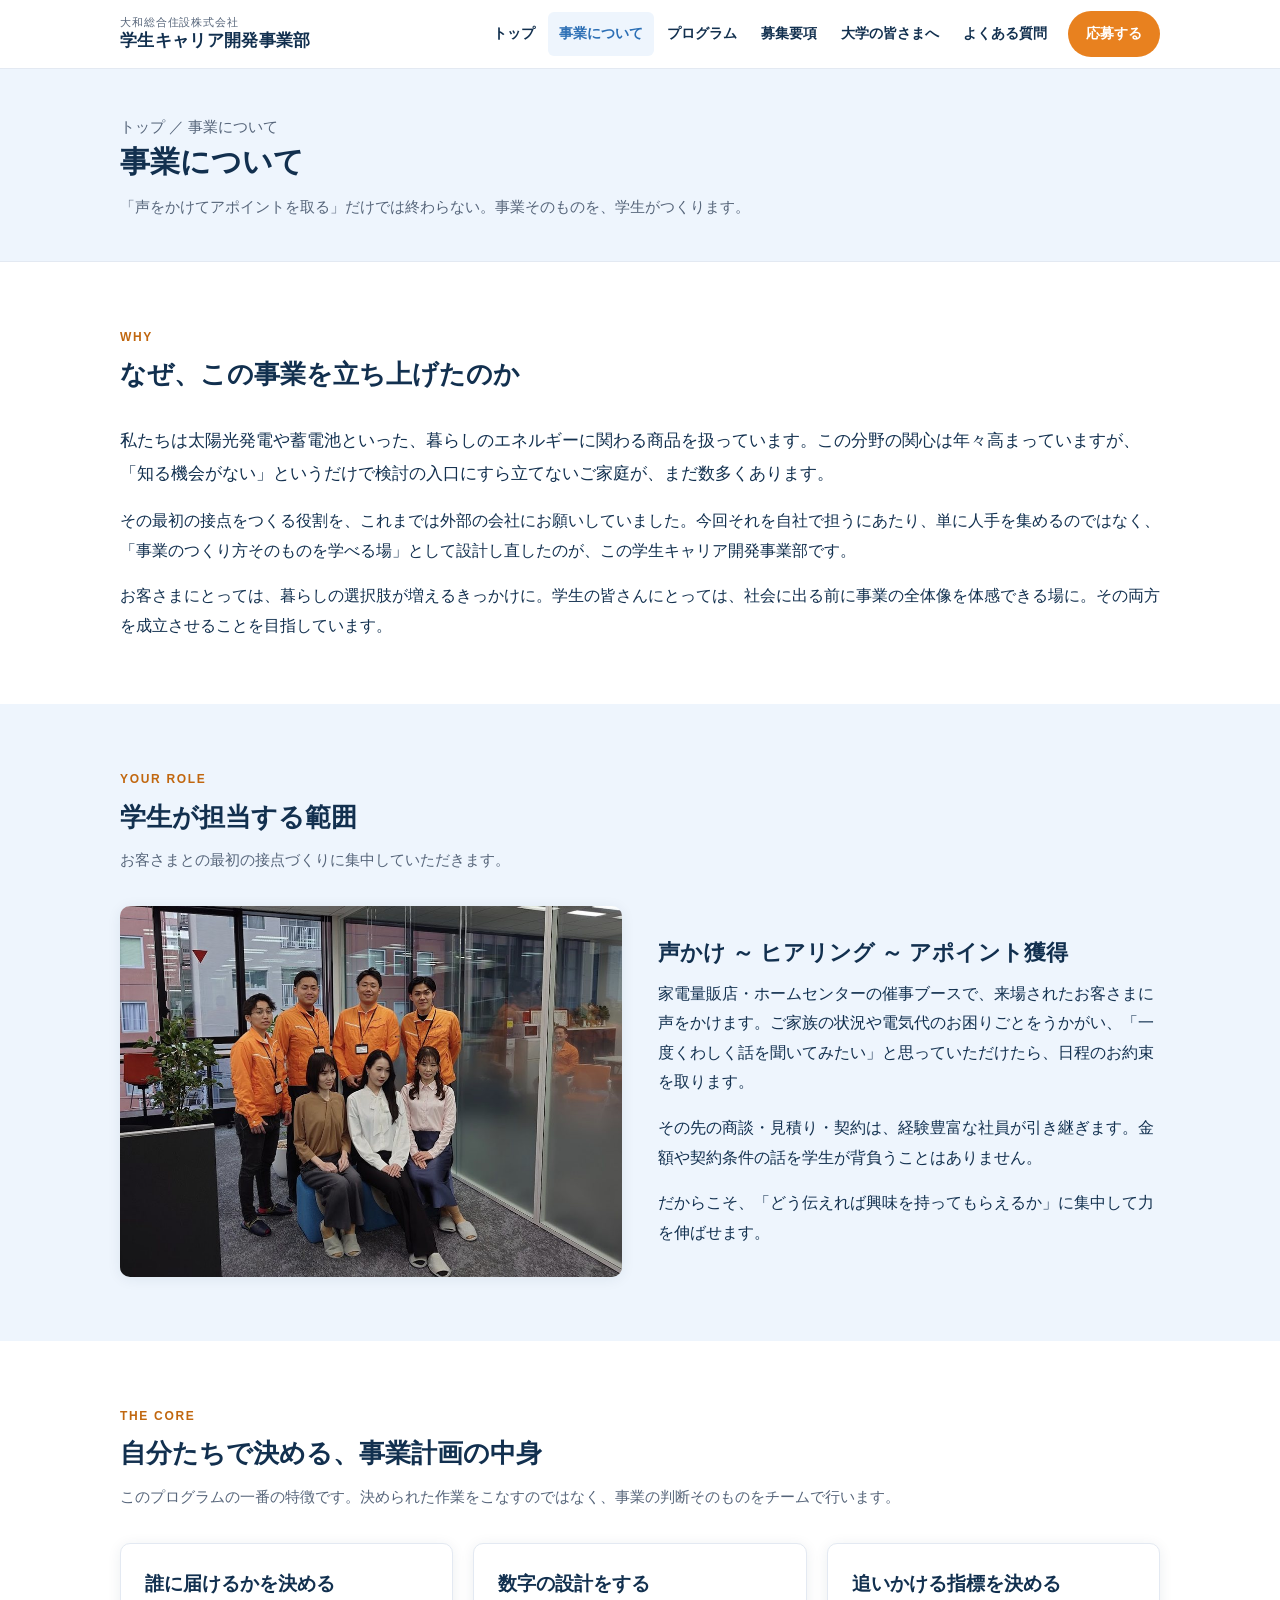
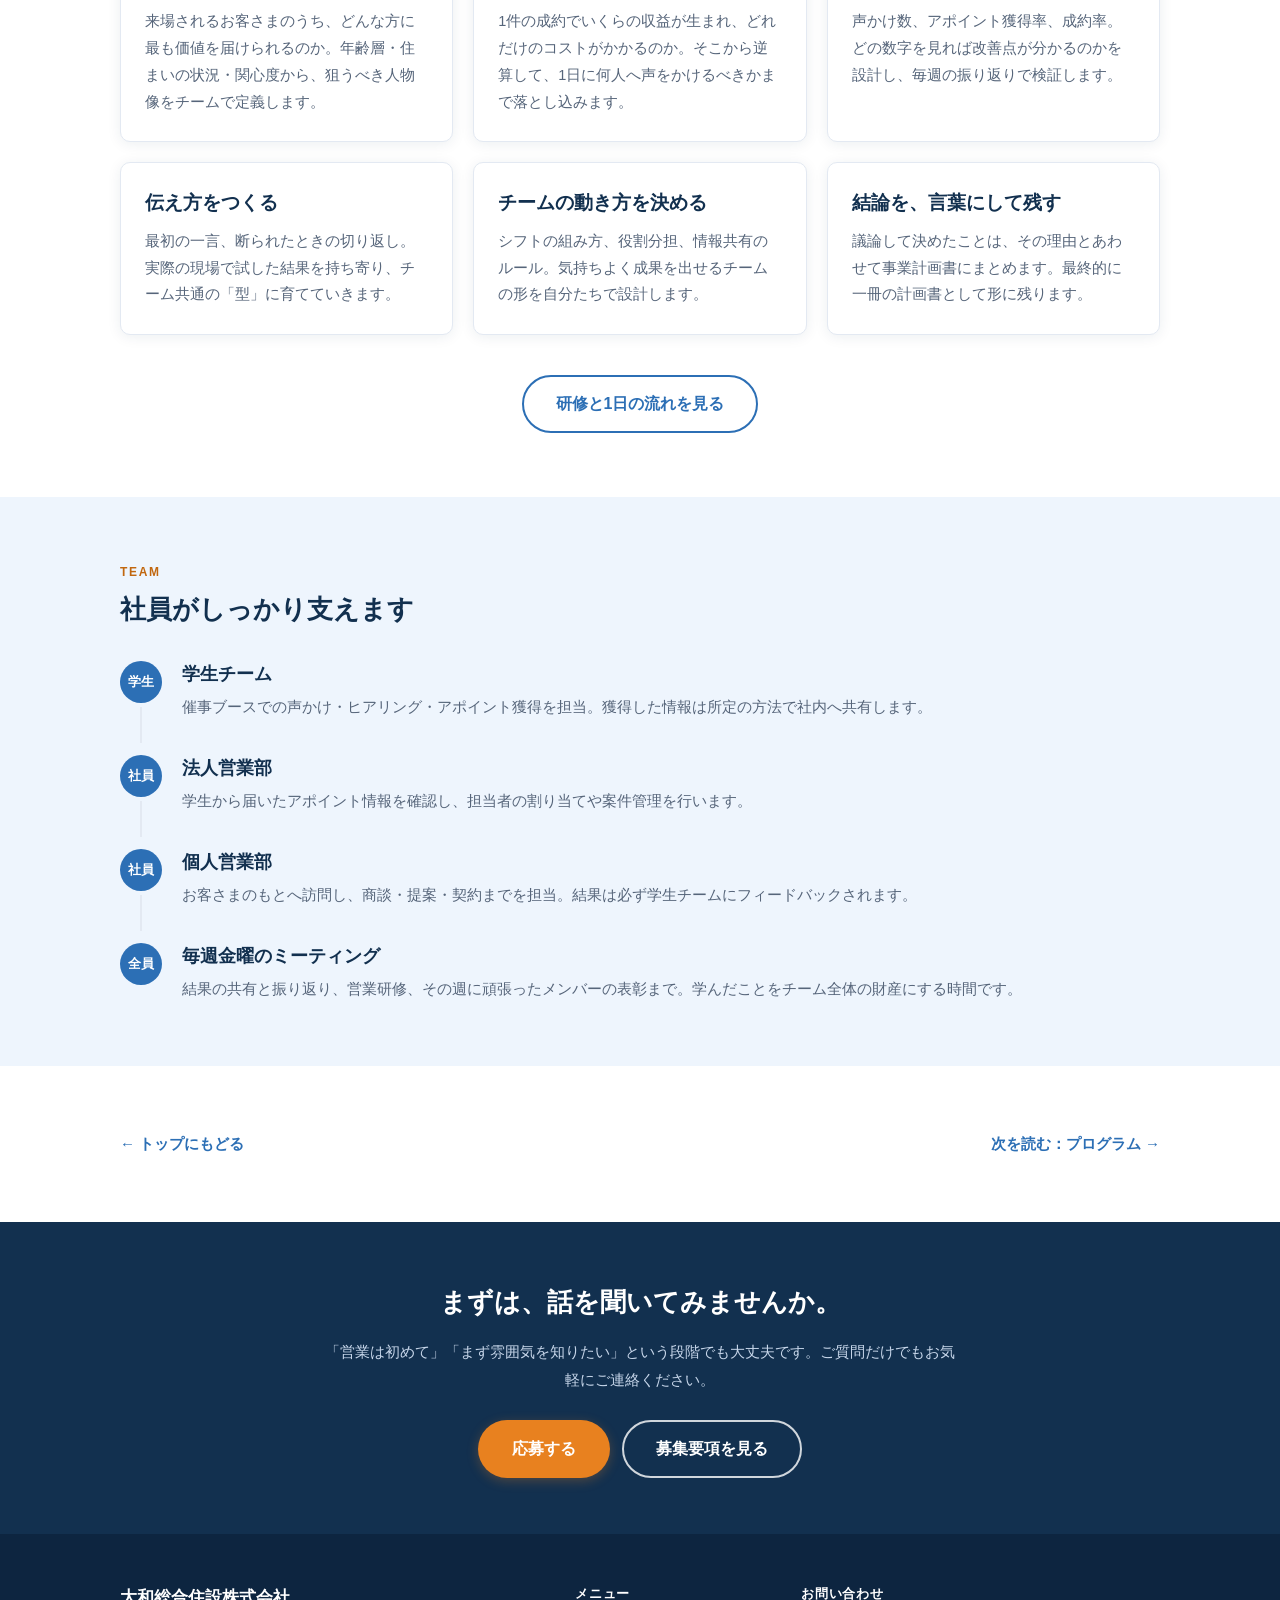
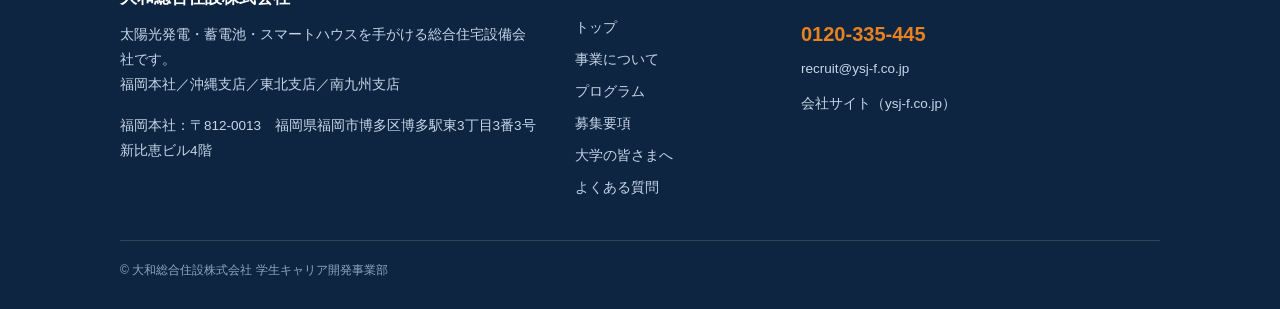
==== about.html @ b504ba30 "Add files via upload" ====
<!DOCTYPE html>
<html lang="ja">
<head>
<meta charset="utf-8">
<meta name="viewport" content="width=device-width,initial-scale=1">
<title>事業について｜学生キャリア開発事業部｜大和総合住設株式会社</title>
<meta name="description" content="学生キャリア開発事業部の事業内容。学生が担当する範囲、自分たちで決める事業計画の中身、社員との連携体制をご紹介します。">
<link rel="stylesheet" href="assets/style.css">
</head>
<body>

<!--
  ==========================================================================
   このファイルの直し方（ブラウザ上でもそのまま編集できます）

   ・「< >」で囲まれた部分＝タグ は触らないでください
   ・タグとタグの あいだの日本語 だけを書き換えます
       例）  <h3>事業計画を、自分たちの手で</h3>
             ここの日本語だけ変える ↑
   ・下に「▼ ◯◯ ここから」という目印を入れています。直したい場所を
     その目印から探してください
   ・応募ボタンのリンク先・電話番号・メールは assets/config.js で
     一括変更できます（このファイルを触る必要はありません）
  ==========================================================================
-->

<header class="site-header">
  <div class="wrap header-inner">
    <a class="brand" href="index.html">
      <span class="brand-sub">大和総合住設株式会社</span>
      <span class="brand-main">学生キャリア開発事業部</span>
    </a>
    <button class="nav-toggle" type="button" aria-label="メニューを開く" aria-expanded="false"><span></span></button>
    <nav class="nav">
      <a href="index.html">トップ</a>
      <a href="about.html">事業について</a>
      <a href="program.html">プログラム</a>
      <a href="recruit.html">募集要項</a>
      <a href="for-universities.html">大学の皆さまへ</a>
      <a href="faq.html">よくある質問</a>
      <a class="btn-apply" href="#" data-apply>応募する</a>
    </nav>
  </div>
</header>

<main>

  <!-- ▼▼▼ ここから：事業について ▼▼▼ -->
  <div class="page-head">
    <div class="wrap">
      <p class="breadcrumb"><a href="index.html">トップ</a> ／ 事業について</p>
      <h1>事業について</h1>
      <p>「声をかけてアポイントを取る」だけでは終わらない。事業そのものを、学生がつくります。</p>
    </div>
  </div>

  <!-- ============ なぜこの事業か ============ -->
  <!-- ▼▼▼ ここから：なぜ、この事業を立ち上げたのか ▼▼▼ -->
  <section class="section">
    <div class="wrap">
      <div class="section-head">
        <span class="label">WHY</span>
        <h2>なぜ、この事業を立ち上げたのか</h2>
      </div>
      <p class="lead">私たちは太陽光発電や蓄電池といった、暮らしのエネルギーに関わる商品を扱っています。この分野の関心は年々高まっていますが、「知る機会がない」というだけで検討の入口にすら立てないご家庭が、まだ数多くあります。</p>
      <p>その最初の接点をつくる役割を、これまでは外部の会社にお願いしていました。今回それを自社で担うにあたり、単に人手を集めるのではなく、「事業のつくり方そのものを学べる場」として設計し直したのが、この学生キャリア開発事業部です。</p>
      <p>お客さまにとっては、暮らしの選択肢が増えるきっかけに。学生の皆さんにとっては、社会に出る前に事業の全体像を体感できる場に。その両方を成立させることを目指しています。</p>
    </div>
  </section>

  <!-- ============ 担当範囲 ============ -->
  <!-- ▼▼▼ ここから：学生が担当する範囲 ▼▼▼ -->
  <section class="section section-tint">
    <div class="wrap">
      <div class="section-head">
        <span class="label">YOUR ROLE</span>
        <h2>学生が担当する範囲</h2>
        <p>お客さまとの最初の接点づくりに集中していただきます。</p>
      </div>
      <div class="media">
        <div class="media-img">
          <img src="assets/img/office.jpg" alt="オフィスに集まる大和総合住設のメンバー">
        </div>
        <div class="media-body">
          <h3>声かけ ～ ヒアリング ～ アポイント獲得</h3>
          <p>家電量販店・ホームセンターの催事ブースで、来場されたお客さまに声をかけます。ご家族の状況や電気代のお困りごとをうかがい、「一度くわしく話を聞いてみたい」と思っていただけたら、日程のお約束を取ります。</p>
          <p>その先の商談・見積り・契約は、経験豊富な社員が引き継ぎます。金額や契約条件の話を学生が背負うことはありません。</p>
          <p>だからこそ、「どう伝えれば興味を持ってもらえるか」に集中して力を伸ばせます。</p>
        </div>
      </div>
    </div>
  </section>

  <!-- ============ 事業計画づくり ============ -->
  <!-- ▼▼▼ ここから：自分たちで決める、事業計画の中身 ▼▼▼ -->
  <section class="section">
    <div class="wrap">
      <div class="section-head">
        <span class="label">THE CORE</span>
        <h2>自分たちで決める、事業計画の中身</h2>
        <p>このプログラムの一番の特徴です。決められた作業をこなすのではなく、事業の判断そのものをチームで行います。</p>
      </div>
      <div class="cards">
        <div class="card">
          <h3>誰に届けるかを決める</h3>
          <p>来場されるお客さまのうち、どんな方に最も価値を届けられるのか。年齢層・住まいの状況・関心度から、狙うべき人物像をチームで定義します。</p>
        </div>
        <div class="card">
          <h3>数字の設計をする</h3>
          <p>1件の成約でいくらの収益が生まれ、どれだけのコストがかかるのか。そこから逆算して、1日に何人へ声をかけるべきかまで落とし込みます。</p>
        </div>
        <div class="card">
          <h3>追いかける指標を決める</h3>
          <p>声かけ数、アポイント獲得率、成約率。どの数字を見れば改善点が分かるのかを設計し、毎週の振り返りで検証します。</p>
        </div>
        <div class="card">
          <h3>伝え方をつくる</h3>
          <p>最初の一言、断られたときの切り返し。実際の現場で試した結果を持ち寄り、チーム共通の「型」に育てていきます。</p>
        </div>
        <div class="card">
          <h3>チームの動き方を決める</h3>
          <p>シフトの組み方、役割分担、情報共有のルール。気持ちよく成果を出せるチームの形を自分たちで設計します。</p>
        </div>
        <div class="card">
          <h3>結論を、言葉にして残す</h3>
          <p>議論して決めたことは、その理由とあわせて事業計画書にまとめます。最終的に一冊の計画書として形に残ります。</p>
        </div>
      </div>
      <p class="mt40 center"><a class="btn btn-ghost" href="program.html">研修と1日の流れを見る</a></p>
    </div>
  </section>

  <!-- ============ 連携体制 ============ -->
  <!-- ▼▼▼ ここから：社員がしっかり支えます ▼▼▼ -->
  <section class="section section-tint">
    <div class="wrap">
      <div class="section-head">
        <span class="label">TEAM</span>
        <h2>社員がしっかり支えます</h2>
      </div>
      <ul class="steps">
        <li data-step="学生">
          <h3>学生チーム</h3>
          <p>催事ブースでの声かけ・ヒアリング・アポイント獲得を担当。獲得した情報は所定の方法で社内へ共有します。</p>
        </li>
        <li data-step="社員">
          <h3>法人営業部</h3>
          <p>学生から届いたアポイント情報を確認し、担当者の割り当てや案件管理を行います。</p>
        </li>
        <li data-step="社員">
          <h3>個人営業部</h3>
          <p>お客さまのもとへ訪問し、商談・提案・契約までを担当。結果は必ず学生チームにフィードバックされます。</p>
        </li>
        <li data-step="全員">
          <h3>毎週金曜のミーティング</h3>
          <p>結果の共有と振り返り、営業研修、その週に頑張ったメンバーの表彰まで。学んだことをチーム全体の財産にする時間です。</p>
        </li>
      </ul>
    </div>
  </section>

  <section class="section">
    <div class="wrap">
      <div class="pagenav" style="margin-top:0;border-top:0;padding-top:0;">
        <a href="index.html">← トップにもどる</a>
        <a href="program.html">次を読む：プログラム →</a>
      </div>
    </div>
  </section>

  <!-- ▼▼▼ ここから：まずは、話を聞いてみませんか。 ▼▼▼ -->
  <section class="cta">
    <div class="wrap">
      <h2>まずは、話を聞いてみませんか。</h2>
      <p>「営業は初めて」「まず雰囲気を知りたい」という段階でも大丈夫です。ご質問だけでもお気軽にご連絡ください。</p>
      <div class="cta-actions">
        <a class="btn btn-primary" href="#" data-apply>応募する</a>
        <a class="btn btn-line" href="recruit.html">募集要項を見る</a>
      </div>
    </div>
  </section>

</main>

<footer class="site-footer">
  <div class="wrap">
    <div class="footer-top">
      <div class="footer-brand">
        <p class="name">大和総合住設株式会社</p>
        <p>太陽光発電・蓄電池・スマートハウスを手がける総合住宅設備会社です。<br>福岡本社／沖縄支店／東北支店／南九州支店</p>
        <p>福岡本社：〒812-0013　福岡県福岡市博多区博多駅東3丁目3番3号 新比恵ビル4階</p>
      </div>
      <div class="footer-links">
        <h4>メニュー</h4>
        <ul>
          <li><a href="index.html">トップ</a></li>
          <li><a href="about.html">事業について</a></li>
          <li><a href="program.html">プログラム</a></li>
          <li><a href="recruit.html">募集要項</a></li>
          <li><a href="for-universities.html">大学の皆さまへ</a></li>
          <li><a href="faq.html">よくある質問</a></li>
        </ul>
      </div>
      <div class="footer-contact">
        <h4 style="color:#fff;font-size:13px;margin:0 0 10px;letter-spacing:.06em;">お問い合わせ</h4>
        <a class="tel" href="tel:0120335445" data-tel>0120-335-445</a>
        <p style="margin:0 0 10px;"><a href="#" data-email>recruit@ysj-f.co.jp</a></p>
        <p style="margin:0;"><a href="https://ysj-f.co.jp" target="_blank" rel="noopener">会社サイト（ysj-f.co.jp）</a></p>
      </div>
    </div>
    <div class="footer-bottom">
      &copy; 大和総合住設株式会社 学生キャリア開発事業部
    </div>
  </div>
</footer>

<script src="assets/config.js"></script>
<script src="assets/main.js"></script>
</body>
</html>
---- assets/style.css ----
@charset "utf-8";

/* =========================================================
   大和総合住設株式会社 学生キャリア開発事業部 サイト共通CSS
   色を変えたいときは、下の :root の値を書き換えてください。
   ========================================================= */

:root{
  --navy:#12304F;
  --navy-deep:#0D2540;
  --blue:#2C6FB5;
  --blue-dark:#215791;
  --blue-light:#EEF5FD;
  --orange:#E8811F;
  --orange-dark:#C1670F;
  --orange-tint:#FFF1E1;
  --gray:#56657A;
  --line:#E3E9F2;
  --white:#ffffff;
  --shadow:0 2px 14px rgba(18,48,79,.08);
  --radius:10px;
  --wrap:1080px;
}

*,*::before,*::after{box-sizing:border-box;}

html{scroll-behavior:smooth;}

body{
  margin:0;
  color:var(--navy);
  background:var(--white);
  font-family:"Hiragino Kaku Gothic ProN","Hiragino Sans","Yu Gothic","YuGothic",Meiryo,"Noto Sans JP",sans-serif;
  font-size:16px;
  line-height:1.85;
  -webkit-text-size-adjust:100%;
}

img{max-width:100%;height:auto;display:block;border:0;}
a{color:var(--blue);}
a:hover{color:var(--blue-dark);}

.wrap{width:100%;max-width:var(--wrap);margin:0 auto;padding:0 20px;}

/* ---------------- header ---------------- */
.site-header{
  position:sticky;top:0;z-index:100;
  background:rgba(255,255,255,.97);
  border-bottom:1px solid var(--line);
}
.header-inner{
  display:flex;align-items:center;justify-content:space-between;
  gap:16px;min-height:68px;position:relative;
}
.brand{display:block;text-decoration:none;color:var(--navy);line-height:1.35;}
.brand .brand-sub{display:block;font-size:11px;letter-spacing:.08em;color:var(--gray);}
.brand .brand-main{display:block;font-size:17px;font-weight:700;letter-spacing:.02em;}

.nav{display:flex;align-items:center;gap:2px;}
.nav a{
  display:inline-block;padding:9px 11px;border-radius:6px;
  font-size:14px;font-weight:700;text-decoration:none;color:var(--navy);
}
.nav a:hover{background:var(--blue-light);color:var(--blue-dark);}
.nav a.is-current{color:var(--blue);background:var(--blue-light);}
.nav .btn-apply{
  margin-left:8px;background:var(--orange);color:#fff;padding:10px 18px;border-radius:999px;
}
.nav .btn-apply:hover{background:var(--orange-dark);color:#fff;}

.nav-toggle{
  display:none;width:44px;height:40px;border:1px solid var(--line);background:#fff;
  border-radius:8px;cursor:pointer;padding:0;
}
.nav-toggle span,.nav-toggle span::before,.nav-toggle span::after{
  display:block;width:20px;height:2px;background:var(--navy);margin:0 auto;position:relative;
}
.nav-toggle span::before{content:"";position:absolute;top:-6px;left:0;}
.nav-toggle span::after{content:"";position:absolute;top:6px;left:0;}

/* ---------------- buttons ---------------- */
.btn{
  display:inline-block;text-decoration:none;font-weight:700;text-align:center;
  padding:15px 32px;border-radius:999px;font-size:16px;line-height:1.5;
  border:2px solid transparent;cursor:pointer;
}
.btn-primary{background:var(--orange);color:#fff;box-shadow:0 3px 12px rgba(232,129,31,.28);}
.btn-primary:hover{background:var(--orange-dark);color:#fff;}
.btn-ghost{background:#fff;color:var(--blue);border-color:var(--blue);}
.btn-ghost:hover{background:var(--blue-light);color:var(--blue-dark);}
.btn-line{background:transparent;color:#fff;border-color:rgba(255,255,255,.8);}
.btn-line:hover{background:rgba(255,255,255,.14);color:#fff;}

/* ---------------- hero (top page) ---------------- */
.hero{position:relative;background:#7FA9E0;overflow:hidden;}
.hero-img{width:100%;height:auto;display:block;}
.hero-copy{position:absolute;left:0;right:0;top:7%;}
.hero-eyebrow{
  display:inline-block;font-size:12px;font-weight:700;letter-spacing:.14em;
  color:var(--navy);margin:0 0 14px;
}
.hero h1{
  margin:0 0 18px;font-size:38px;line-height:1.34;font-weight:700;letter-spacing:.01em;
}
.hero h1 .accent{color:var(--blue-dark);}
.hero-lead{margin:0 0 22px;font-size:15px;color:var(--navy);max-width:600px;}
.hero-badges{list-style:none;margin:0 0 24px;padding:0;display:flex;flex-wrap:wrap;gap:8px;}
.hero-badges li{
  background:#fff;color:var(--blue);font-size:12.5px;font-weight:700;
  padding:6px 14px;border-radius:999px;box-shadow:var(--shadow);
}
.hero-actions{display:flex;flex-wrap:wrap;gap:12px;}
.hero-copy-sp{display:none;}

/* ---------------- page head (sub pages) ---------------- */
.page-head{background:var(--blue-light);padding:44px 0 40px;border-bottom:1px solid var(--line);}
.page-head h1{margin:0 0 10px;font-size:30px;line-height:1.4;}
.page-head p{margin:0;color:var(--gray);font-size:15px;}
.breadcrumb{font-size:12.5px;color:var(--gray);margin:0 0 14px;}
.breadcrumb a{color:var(--gray);text-decoration:none;}
.breadcrumb a:hover{text-decoration:underline;}

/* ---------------- sections ---------------- */
.section{padding:64px 0;}
.section-tint{background:var(--blue-light);}
.section-head{margin:0 0 32px;}
.section-head .label{
  display:block;font-size:12px;font-weight:700;letter-spacing:.14em;color:var(--orange-dark);margin-bottom:8px;
}
.section-head h2{margin:0 0 10px;font-size:26px;line-height:1.45;}
.section-head p{margin:0;color:var(--gray);font-size:15px;}

h3{font-size:19px;line-height:1.5;margin:0 0 10px;}
p{margin:0 0 16px;}
p:last-child{margin-bottom:0;}

/* ---------------- cards ---------------- */
.cards{display:flex;flex-wrap:wrap;gap:20px;}
.card{
  flex:1 1 290px;background:#fff;border:1px solid var(--line);border-radius:var(--radius);
  padding:26px 24px;box-shadow:var(--shadow);
}
.section-tint .card{border-color:#DBE6F5;}
.card .num{
  display:inline-flex;align-items:center;justify-content:center;
  width:42px;height:42px;border-radius:50%;background:var(--orange);color:#fff;
  font-weight:700;font-size:14px;margin-bottom:14px;
}
.card h3{margin-bottom:10px;}
.card p{font-size:14.5px;color:var(--gray);}
.card .more{display:inline-block;margin-top:14px;font-size:14px;font-weight:700;text-decoration:none;}
.card .more::after{content:" \2192";}

/* ---------------- media rows ---------------- */
.media{display:flex;flex-wrap:wrap;gap:36px;align-items:center;}
.media-img{flex:1 1 380px;min-width:270px;}
.media-img img{border-radius:var(--radius);box-shadow:var(--shadow);width:100%;}
.media-body{flex:1 1 380px;min-width:270px;}
.media-body h3{font-size:22px;}

/* ---------------- chips ---------------- */
.chips{list-style:none;display:flex;flex-wrap:wrap;gap:10px;margin:0;padding:0;}
.chips li{
  background:var(--orange-tint);color:var(--orange-dark);font-weight:700;font-size:14px;
  padding:8px 18px;border-radius:999px;
}

/* ---------------- steps ---------------- */
.steps{list-style:none;margin:0;padding:0;}
.steps li{position:relative;padding:0 0 28px 62px;}
.steps li::before{
  content:attr(data-step);
  position:absolute;left:0;top:0;width:42px;height:42px;border-radius:50%;
  background:var(--blue);color:#fff;font-weight:700;font-size:13px;
  display:flex;align-items:center;justify-content:center;
}
.steps li::after{
  content:"";position:absolute;left:20px;top:46px;bottom:6px;width:2px;background:var(--line);
}
.steps li:last-child{padding-bottom:0;}
.steps li:last-child::after{display:none;}
.steps h3{margin:6px 0 6px;font-size:18px;}
.steps p{font-size:14.5px;color:var(--gray);}

/* ---------------- table ---------------- */
.table{width:100%;border-collapse:collapse;background:#fff;border:1px solid var(--line);}
.table th,.table td{padding:16px 20px;border-bottom:1px solid var(--line);text-align:left;vertical-align:top;font-size:15px;}
.table th{width:200px;background:var(--blue-light);font-weight:700;color:var(--navy);}
.table tr:last-child th,.table tr:last-child td{border-bottom:0;}

/* ---------------- faq ---------------- */
.faq{list-style:none;margin:0;padding:0;}
.faq li{background:#fff;border:1px solid var(--line);border-radius:var(--radius);padding:22px 24px;margin-bottom:14px;box-shadow:var(--shadow);}
.faq .q{font-weight:700;font-size:16.5px;margin:0 0 8px;padding-left:30px;position:relative;}
.faq .q::before{content:"Q";position:absolute;left:0;top:0;color:var(--orange);font-weight:700;}
.faq .a{margin:0;font-size:14.5px;color:var(--gray);padding-left:30px;position:relative;}
.faq .a::before{content:"A";position:absolute;left:0;top:0;color:var(--blue);font-weight:700;}

/* ---------------- note box ---------------- */
.note{background:var(--blue-light);border-radius:var(--radius);padding:24px 26px;}
.note h3{margin-top:0;}

/* ---------------- CTA band ---------------- */
.cta{background:var(--navy);color:#fff;padding:56px 0;text-align:center;}
.cta h2{margin:0 0 12px;font-size:26px;color:#fff;}
.cta p{margin:0 auto 26px;max-width:640px;color:#C7D6EA;font-size:15px;}
.cta-actions{display:flex;flex-wrap:wrap;gap:12px;justify-content:center;}

/* ---------------- page nav ---------------- */
.pagenav{display:flex;flex-wrap:wrap;gap:14px;justify-content:space-between;padding:34px 0 0;border-top:1px solid var(--line);margin-top:48px;}
.pagenav a{font-weight:700;text-decoration:none;font-size:15px;}

/* ---------------- footer ---------------- */
.site-footer{background:var(--navy-deep);color:#C7D6EA;padding:48px 0 28px;font-size:13.5px;}
.site-footer a{color:#C7D6EA;text-decoration:none;}
.site-footer a:hover{color:#fff;text-decoration:underline;}
.footer-top{display:flex;flex-wrap:wrap;gap:36px;justify-content:space-between;}
.footer-brand{flex:1 1 300px;}
.footer-brand .name{color:#fff;font-size:17px;font-weight:700;margin:0 0 10px;}
.footer-links{flex:0 1 190px;}
.footer-links h4{color:#fff;font-size:13px;margin:0 0 10px;letter-spacing:.06em;}
.footer-links ul{list-style:none;margin:0;padding:0;}
.footer-links li{margin-bottom:7px;}
.footer-contact{flex:1 1 240px;}
.footer-contact .tel{color:var(--orange);font-size:20px;font-weight:700;display:block;margin-bottom:4px;}
.footer-bottom{border-top:1px solid rgba(255,255,255,.14);margin-top:32px;padding-top:18px;font-size:12px;color:#8FA5C2;}

/* ---------------- utilities ---------------- */
.mt0{margin-top:0;}
.mb0{margin-bottom:0;}
.mt24{margin-top:24px;}
.mt32{margin-top:32px;}
.mt40{margin-top:40px;}
.center{text-align:center;}
.lead{font-size:17px;line-height:1.9;}
.small{font-size:13px;color:var(--gray);}

/* ================= タブレット ================= */
@media (max-width:900px){
  .hero h1{font-size:30px;}
  .hero-copy{top:4%;}
  .hero-lead{font-size:14px;}
  .nav a{padding:8px 8px;font-size:13px;}
  .nav .btn-apply{padding:9px 14px;}
}

/* ================= スマートフォン ================= */
@media (max-width:760px){
  body{font-size:15px;}

  .nav-toggle{display:block;}
  .nav{
    display:none;position:absolute;left:0;right:0;top:100%;
    flex-direction:column;align-items:stretch;gap:0;
    background:#fff;border:1px solid var(--line);border-radius:0 0 10px 10px;
    box-shadow:0 8px 20px rgba(18,48,79,.10);padding:8px 12px 16px;
  }
  .nav.is-open{display:flex;}
  .nav a{padding:13px 10px;font-size:15px;border-radius:6px;}
  .nav .btn-apply{margin:10px 0 0;text-align:center;}

  .hero-copy{display:none;}
  .hero-copy-sp{
    display:block;background:linear-gradient(180deg,#9CC0EA 0%,#EEF5FD 100%);
    padding:28px 0 34px;
  }
  .hero-copy-sp h1{font-size:25px;margin:0 0 14px;line-height:1.42;}
  .hero-copy-sp .hero-lead{font-size:14.5px;}

  .section{padding:44px 0;}
  .section-head h2{font-size:22px;}
  .page-head{padding:32px 0 30px;}
  .page-head h1{font-size:24px;}

  .media{gap:24px;}
  .media-body h3{font-size:19px;}

  .table th,.table td{display:block;width:100%;}
  .table th{border-bottom:0;padding:14px 18px 4px;}
  .table td{padding:0 18px 16px;}

  .steps li{padding-left:52px;}
  .steps li::before{width:36px;height:36px;font-size:12px;}
  .steps li::after{left:17px;top:40px;}

  .cta{padding:44px 0;}
  .cta h2{font-size:22px;}

  .hero-actions .btn,.cta-actions .btn{width:100%;}
}
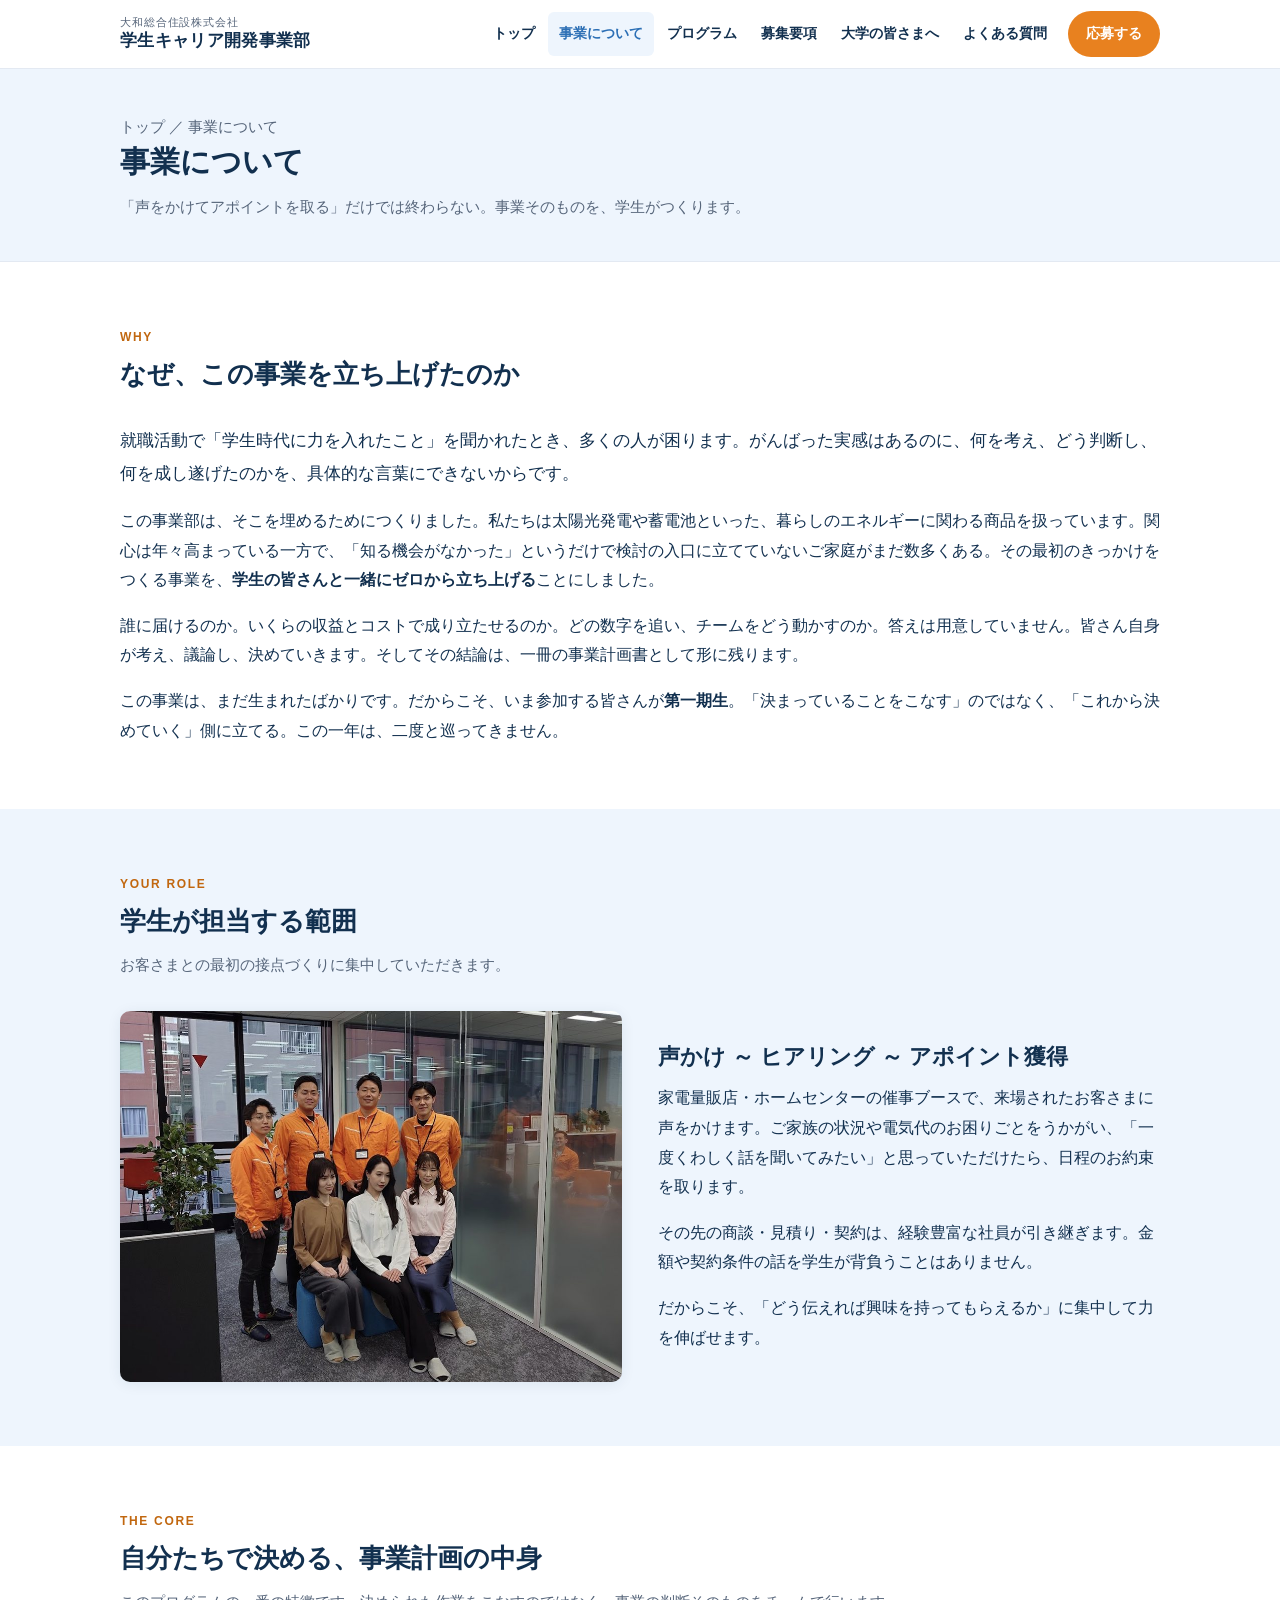
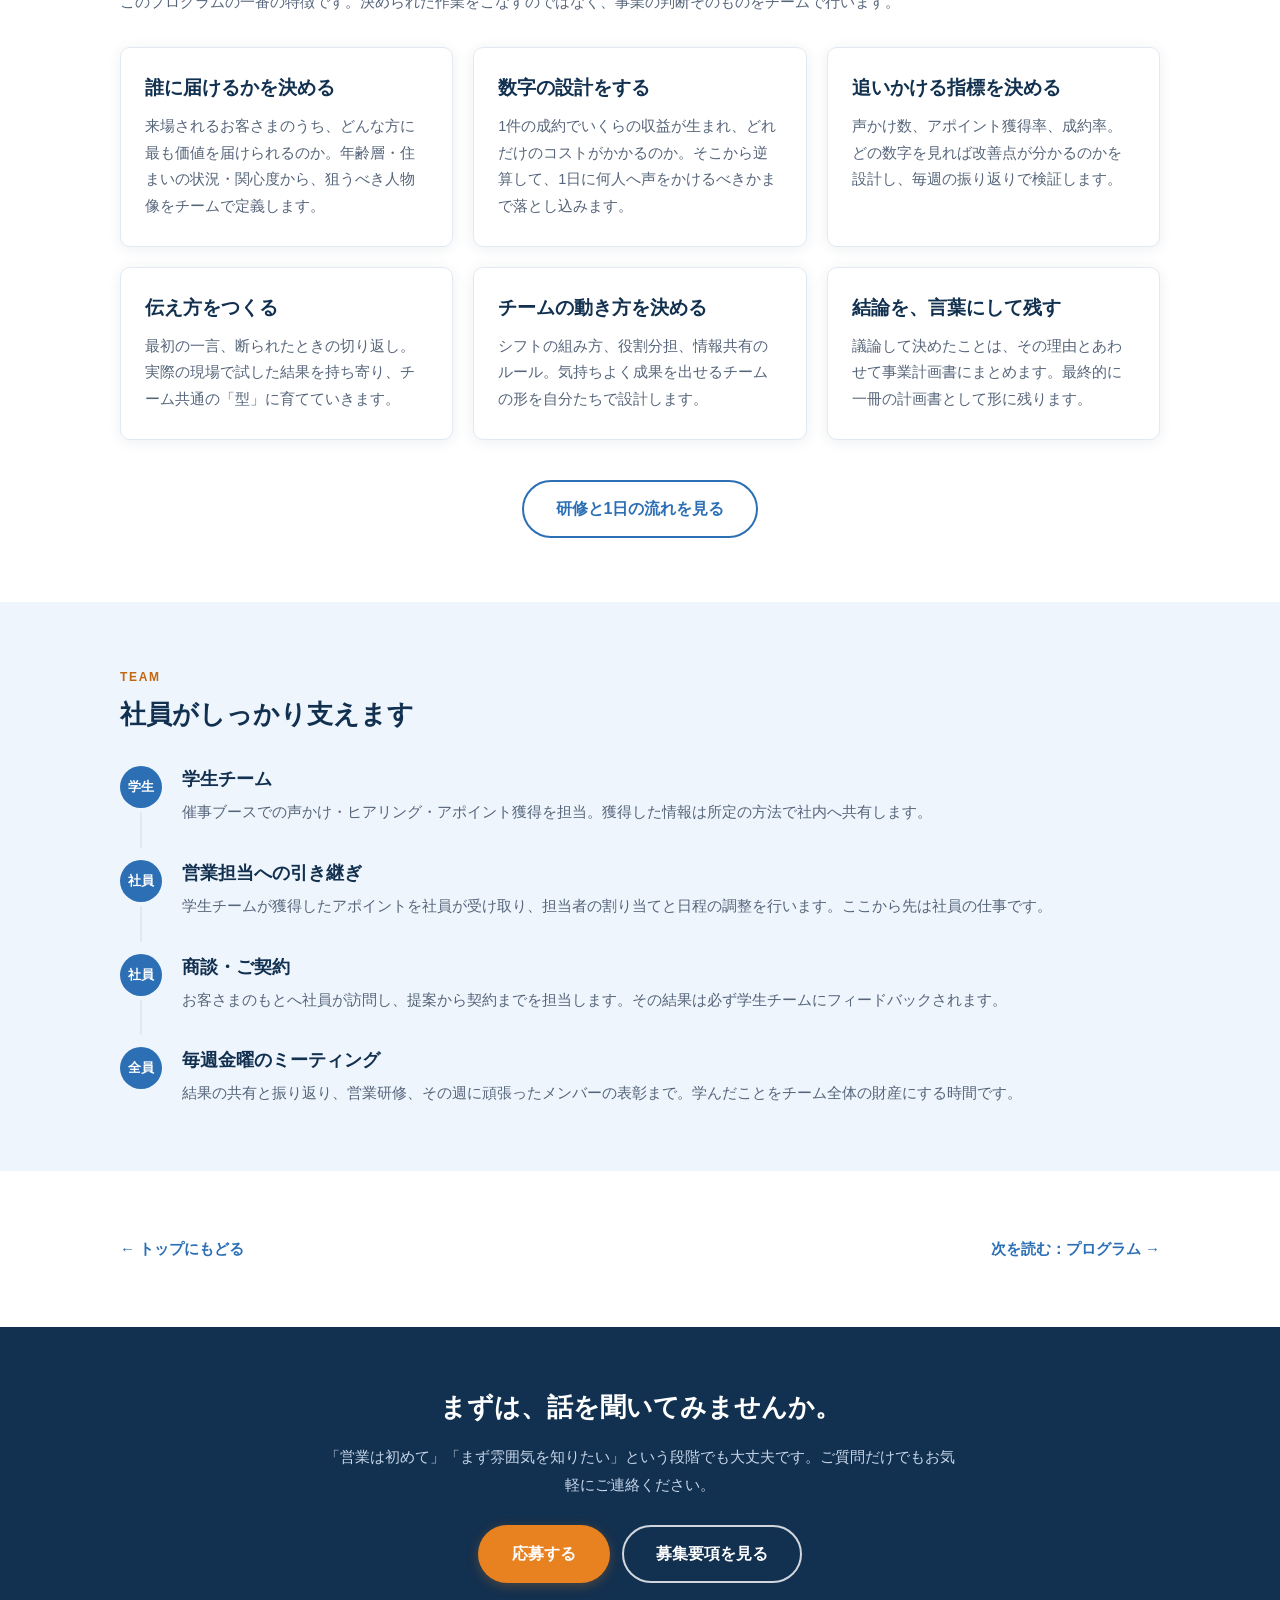
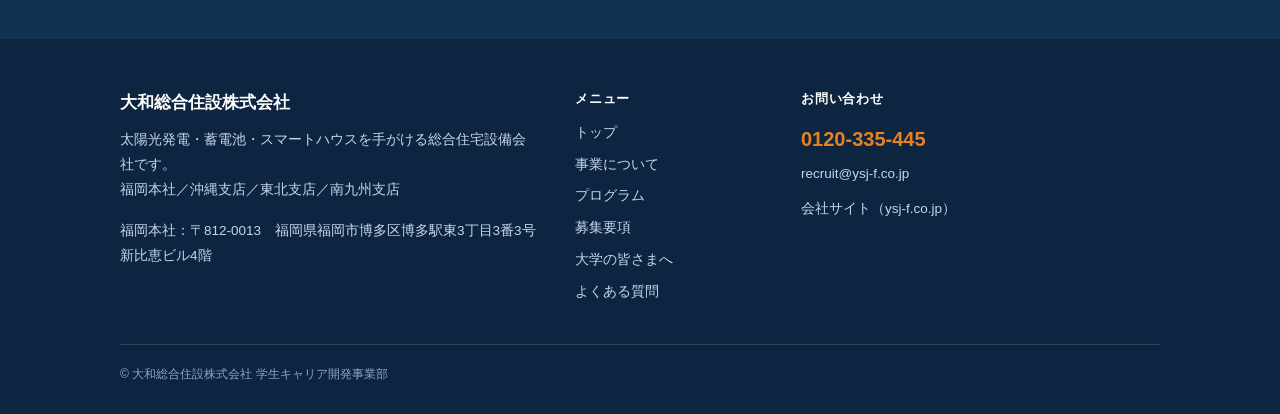
==== commit 697eff1b: "Add files via upload" ====
--- a/about.html
+++ b/about.html
@@ -62,9 +62,10 @@
         <span class="label">WHY</span>
         <h2>なぜ、この事業を立ち上げたのか</h2>
       </div>
-      <p class="lead">私たちは太陽光発電や蓄電池といった、暮らしのエネルギーに関わる商品を扱っています。この分野の関心は年々高まっていますが、「知る機会がない」というだけで検討の入口にすら立てないご家庭が、まだ数多くあります。</p>
-      <p>その最初の接点をつくる役割を、これまでは外部の会社にお願いしていました。今回それを自社で担うにあたり、単に人手を集めるのではなく、「事業のつくり方そのものを学べる場」として設計し直したのが、この学生キャリア開発事業部です。</p>
-      <p>お客さまにとっては、暮らしの選択肢が増えるきっかけに。学生の皆さんにとっては、社会に出る前に事業の全体像を体感できる場に。その両方を成立させることを目指しています。</p>
+      <p class="lead">就職活動で「学生時代に力を入れたこと」を聞かれたとき、多くの人が困ります。がんばった実感はあるのに、何を考え、どう判断し、何を成し遂げたのかを、具体的な言葉にできないからです。</p>
+      <p>この事業部は、そこを埋めるためにつくりました。私たちは太陽光発電や蓄電池といった、暮らしのエネルギーに関わる商品を扱っています。関心は年々高まっている一方で、「知る機会がなかった」というだけで検討の入口に立てていないご家庭がまだ数多くある。その最初のきっかけをつくる事業を、<strong>学生の皆さんと一緒にゼロから立ち上げる</strong>ことにしました。</p>
+      <p>誰に届けるのか。いくらの収益とコストで成り立たせるのか。どの数字を追い、チームをどう動かすのか。答えは用意していません。皆さん自身が考え、議論し、決めていきます。そしてその結論は、一冊の事業計画書として形に残ります。</p>
+      <p>この事業は、まだ生まれたばかりです。だからこそ、いま参加する皆さんが<strong>第一期生</strong>。「決まっていることをこなす」のではなく、「これから決めていく」側に立てる。この一年は、二度と巡ってきません。</p>
     </div>
   </section>
 
@@ -144,12 +145,12 @@
           <p>催事ブースでの声かけ・ヒアリング・アポイント獲得を担当。獲得した情報は所定の方法で社内へ共有します。</p>
         </li>
         <li data-step="社員">
-          <h3>法人営業部</h3>
-          <p>学生から届いたアポイント情報を確認し、担当者の割り当てや案件管理を行います。</p>
+          <h3>営業担当への引き継ぎ</h3>
+          <p>学生チームが獲得したアポイントを社員が受け取り、担当者の割り当てと日程の調整を行います。ここから先は社員の仕事です。</p>
         </li>
         <li data-step="社員">
-          <h3>個人営業部</h3>
-          <p>お客さまのもとへ訪問し、商談・提案・契約までを担当。結果は必ず学生チームにフィードバックされます。</p>
+          <h3>商談・ご契約</h3>
+          <p>お客さまのもとへ社員が訪問し、提案から契約までを担当します。その結果は必ず学生チームにフィードバックされます。</p>
         </li>
         <li data-step="全員">
           <h3>毎週金曜のミーティング</h3>
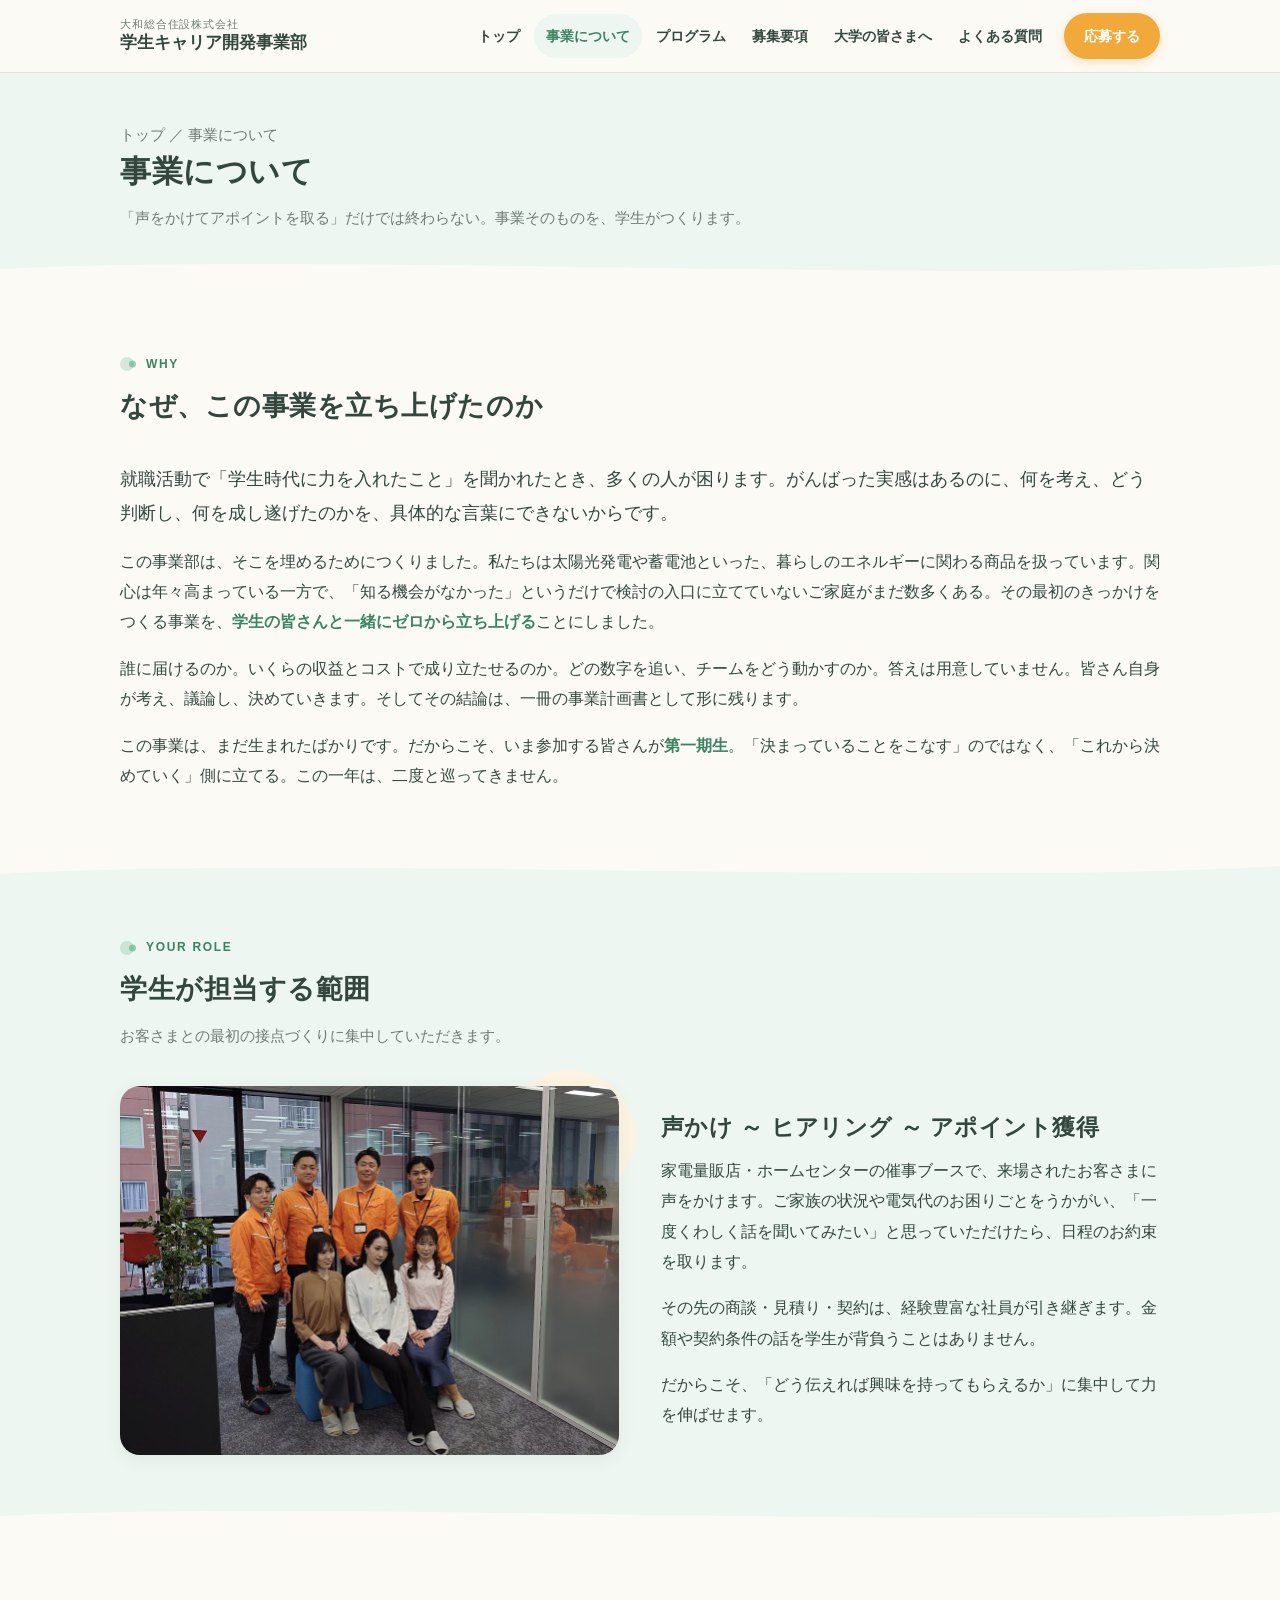
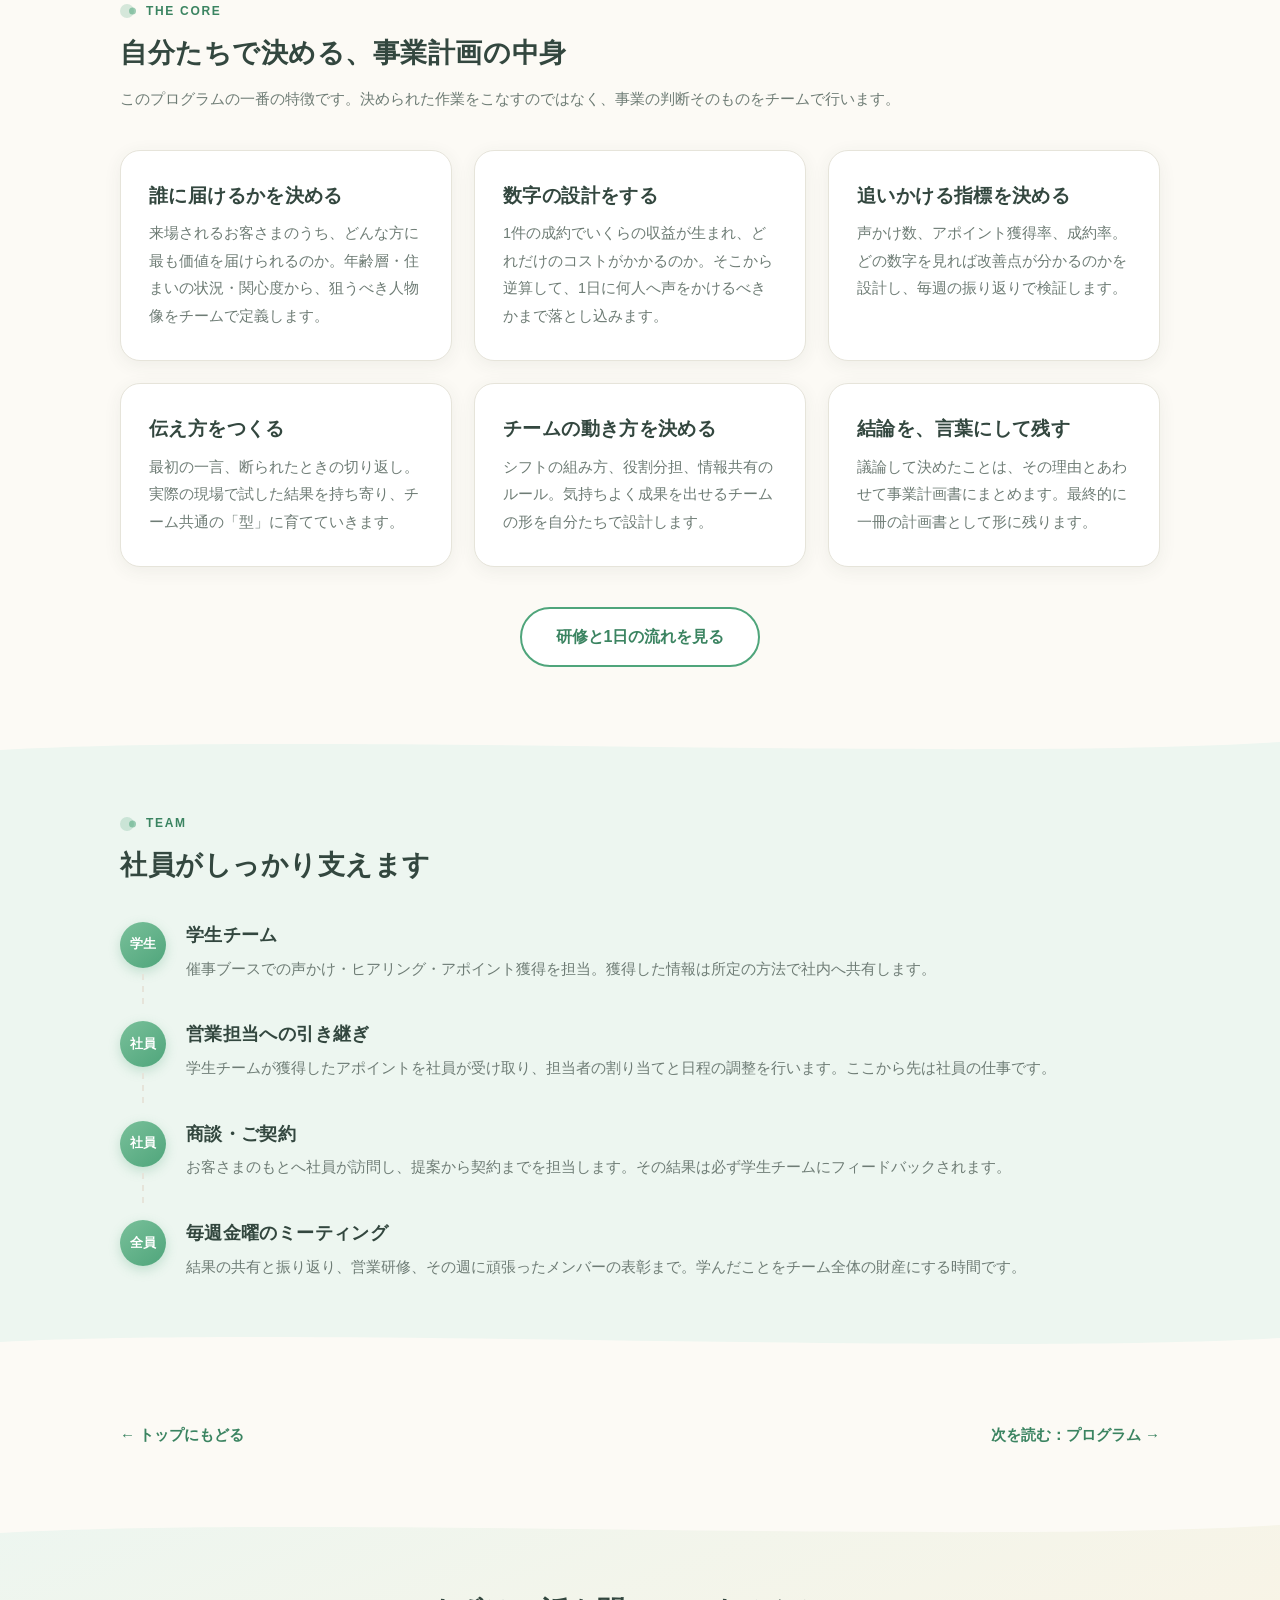
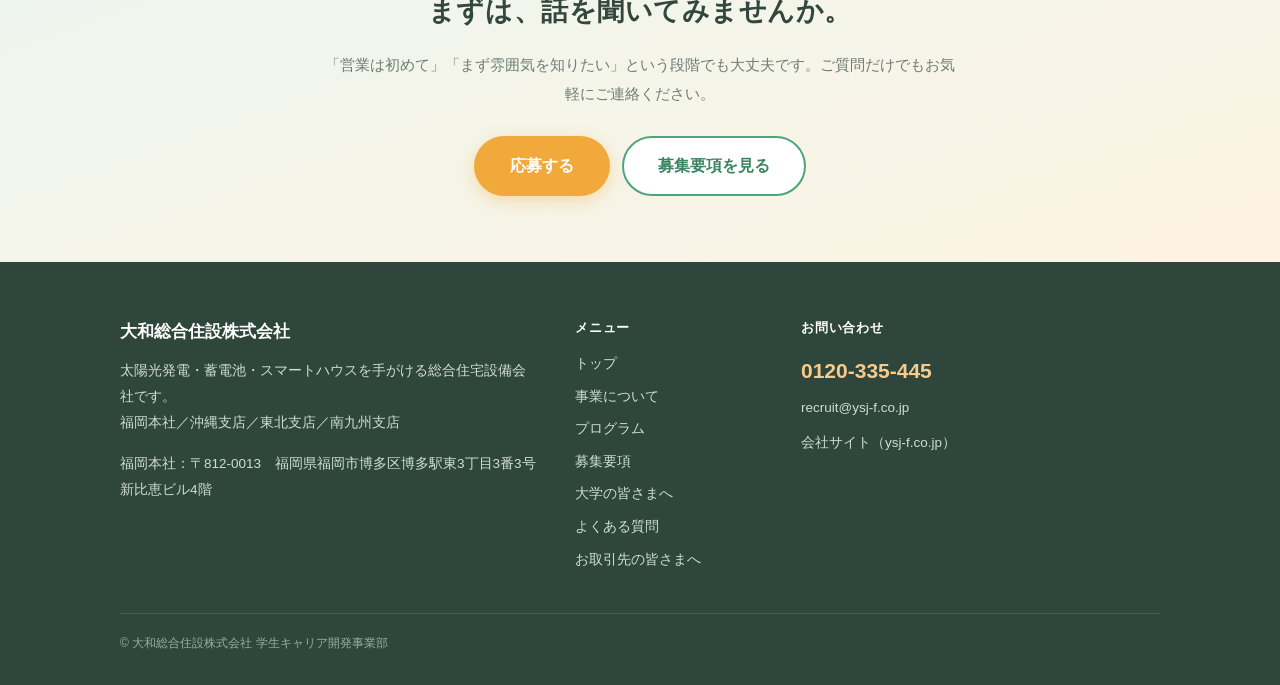
==== commit cc057f8e: "Add files via upload" ====
--- a/about.html
+++ b/about.html
@@ -200,6 +200,7 @@
           <li><a href="recruit.html">募集要項</a></li>
           <li><a href="for-universities.html">大学の皆さまへ</a></li>
           <li><a href="faq.html">よくある質問</a></li>
+          <li><a href="for-partners.html">お取引先の皆さまへ</a></li>
         </ul>
       </div>
       <div class="footer-contact">
--- a/assets/style.css
+++ b/assets/style.css
@@ -2,24 +2,39 @@
 
 /* =========================================================
    大和総合住設株式会社 学生キャリア開発事業部 サイト共通CSS
-   色を変えたいときは、下の :root の値を書き換えてください。
+
+   色を変えたいときは、下の :root の値だけ書き換えてください。
+   それだけで全ページの色が変わります。
    ========================================================= */
 
 :root{
-  --navy:#12304F;
-  --navy-deep:#0D2540;
-  --blue:#2C6FB5;
-  --blue-dark:#215791;
-  --blue-light:#EEF5FD;
-  --orange:#E8811F;
-  --orange-dark:#C1670F;
-  --orange-tint:#FFF1E1;
-  --gray:#56657A;
-  --line:#E3E9F2;
+  /* --- 文字の色 --- */
+  --ink:#33473F;         /* 基本の文字色（緑みのある墨色） */
+  --ink-deep:#2E463C;    /* フッターの背景 */
+
+  /* --- メインの緑 --- */
+  --green:#4FA57B;
+  --green-dark:#3B8461;
+  --green-light:#EDF6F0;  /* 薄い緑の背景 */
+
+  /* --- アクセントの黄（ボタン・番号） --- */
+  --sun:#F2A93B;
+  --sun-dark:#D98F22;
+  --sun-tint:#FDF3E2;
+
+  /* --- 背景・罫線 --- */
+  --cream:#FCFAF5;       /* ページ全体の背景（生成り色） */
+  --gray:#6E7C75;        /* 補足文の色 */
+  --line:#E6E4DA;        /* 罫線（あたたかみのあるベージュ） */
   --white:#ffffff;
-  --shadow:0 2px 14px rgba(18,48,79,.08);
-  --radius:10px;
+
+  --shadow:0 4px 18px rgba(51,71,63,.07);
+  --shadow-lift:0 10px 26px rgba(51,71,63,.11);
+  --radius:20px;         /* 角の丸み。大きくするほどやわらかい印象に */
   --wrap:1080px;
+
+  /* 見出しに使う書体（丸ゴシック優先） */
+  --font-round:"Hiragino Maru Gothic ProN","ヒラギノ丸ゴ ProN W4","Hiragino Sans","Yu Gothic","YuGothic",Meiryo,"Noto Sans JP",sans-serif;
 }
 
 *,*::before,*::after{box-sizing:border-box;}
@@ -28,211 +43,303 @@
 
 body{
   margin:0;
-  color:var(--navy);
-  background:var(--white);
+  color:var(--ink);
+  background:var(--cream);
   font-family:"Hiragino Kaku Gothic ProN","Hiragino Sans","Yu Gothic","YuGothic",Meiryo,"Noto Sans JP",sans-serif;
   font-size:16px;
-  line-height:1.85;
+  line-height:1.9;
   -webkit-text-size-adjust:100%;
 }
 
 img{max-width:100%;height:auto;display:block;border:0;}
-a{color:var(--blue);}
-a:hover{color:var(--blue-dark);}
-
-.wrap{width:100%;max-width:var(--wrap);margin:0 auto;padding:0 20px;}
-
-/* ---------------- header ---------------- */
+a{color:var(--green-dark);}
+a:hover{color:var(--green);}
+
+h1,h2,h3,h4{font-family:var(--font-round);letter-spacing:.02em;}
+
+.wrap{width:100%;max-width:var(--wrap);margin:0 auto;padding:0 20px;position:relative;z-index:1;}
+
+/* ---------------- ヘッダー ---------------- */
 .site-header{
   position:sticky;top:0;z-index:100;
-  background:rgba(255,255,255,.97);
+  background:rgba(252,250,245,.95);
+  backdrop-filter:saturate(160%) blur(8px);
+  -webkit-backdrop-filter:saturate(160%) blur(8px);
   border-bottom:1px solid var(--line);
 }
 .header-inner{
   display:flex;align-items:center;justify-content:space-between;
-  gap:16px;min-height:68px;position:relative;
-}
-.brand{display:block;text-decoration:none;color:var(--navy);line-height:1.35;}
+  gap:16px;min-height:72px;position:relative;
+}
+.brand{display:block;text-decoration:none;color:var(--ink);line-height:1.35;}
 .brand .brand-sub{display:block;font-size:11px;letter-spacing:.08em;color:var(--gray);}
-.brand .brand-main{display:block;font-size:17px;font-weight:700;letter-spacing:.02em;}
+.brand .brand-main{display:block;font-size:17px;font-weight:700;font-family:var(--font-round);}
 
 .nav{display:flex;align-items:center;gap:2px;}
 .nav a{
-  display:inline-block;padding:9px 11px;border-radius:6px;
-  font-size:14px;font-weight:700;text-decoration:none;color:var(--navy);
-}
-.nav a:hover{background:var(--blue-light);color:var(--blue-dark);}
-.nav a.is-current{color:var(--blue);background:var(--blue-light);}
+  display:inline-block;padding:9px 12px;border-radius:999px;
+  font-size:14px;font-weight:700;text-decoration:none;color:var(--ink);
+  transition:background .2s,color .2s;
+}
+.nav a:hover{background:var(--green-light);color:var(--green-dark);}
+.nav a.is-current{color:var(--green-dark);background:var(--green-light);}
 .nav .btn-apply{
-  margin-left:8px;background:var(--orange);color:#fff;padding:10px 18px;border-radius:999px;
-}
-.nav .btn-apply:hover{background:var(--orange-dark);color:#fff;}
+  margin-left:8px;background:var(--sun);color:#fff;padding:10px 20px;
+  box-shadow:0 3px 10px rgba(242,169,59,.32);
+}
+.nav .btn-apply:hover{background:var(--sun-dark);color:#fff;}
 
 .nav-toggle{
-  display:none;width:44px;height:40px;border:1px solid var(--line);background:#fff;
-  border-radius:8px;cursor:pointer;padding:0;
+  display:none;width:44px;height:42px;border:1px solid var(--line);background:#fff;
+  border-radius:14px;cursor:pointer;padding:0;
 }
 .nav-toggle span,.nav-toggle span::before,.nav-toggle span::after{
-  display:block;width:20px;height:2px;background:var(--navy);margin:0 auto;position:relative;
+  display:block;width:20px;height:2px;background:var(--ink);margin:0 auto;position:relative;border-radius:2px;
 }
 .nav-toggle span::before{content:"";position:absolute;top:-6px;left:0;}
 .nav-toggle span::after{content:"";position:absolute;top:6px;left:0;}
 
-/* ---------------- buttons ---------------- */
+/* ---------------- ボタン ---------------- */
 .btn{
   display:inline-block;text-decoration:none;font-weight:700;text-align:center;
-  padding:15px 32px;border-radius:999px;font-size:16px;line-height:1.5;
-  border:2px solid transparent;cursor:pointer;
-}
-.btn-primary{background:var(--orange);color:#fff;box-shadow:0 3px 12px rgba(232,129,31,.28);}
-.btn-primary:hover{background:var(--orange-dark);color:#fff;}
-.btn-ghost{background:#fff;color:var(--blue);border-color:var(--blue);}
-.btn-ghost:hover{background:var(--blue-light);color:var(--blue-dark);}
-.btn-line{background:transparent;color:#fff;border-color:rgba(255,255,255,.8);}
-.btn-line:hover{background:rgba(255,255,255,.14);color:#fff;}
-
-/* ---------------- hero (top page) ---------------- */
-.hero{position:relative;background:#7FA9E0;overflow:hidden;}
+  padding:16px 34px;border-radius:999px;font-size:16px;line-height:1.5;
+  border:2px solid transparent;cursor:pointer;font-family:var(--font-round);
+  transition:transform .18s,box-shadow .18s,background .18s;
+}
+.btn:hover{transform:translateY(-2px);}
+.btn-primary{background:var(--sun);color:#fff;box-shadow:0 5px 16px rgba(242,169,59,.34);}
+.btn-primary:hover{background:var(--sun-dark);color:#fff;box-shadow:0 9px 22px rgba(242,169,59,.40);}
+.btn-ghost{background:#fff;color:var(--green-dark);border-color:var(--green);}
+.btn-ghost:hover{background:var(--green-light);color:var(--green-dark);}
+.btn-line{background:#fff;color:var(--green-dark);border-color:var(--green);}
+.btn-line:hover{background:var(--green-light);color:var(--green-dark);}
+
+/* ---------------- トップの大きな写真 ---------------- */
+.hero{position:relative;background:#CFE3D8;overflow:hidden;}
 .hero-img{width:100%;height:auto;display:block;}
 .hero-copy{position:absolute;left:0;right:0;top:7%;}
 .hero-eyebrow{
   display:inline-block;font-size:12px;font-weight:700;letter-spacing:.14em;
-  color:var(--navy);margin:0 0 14px;
+  color:var(--ink);margin:0 0 14px;
+  background:rgba(255,255,255,.84);padding:6px 16px;border-radius:999px;
 }
 .hero h1{
-  margin:0 0 18px;font-size:38px;line-height:1.34;font-weight:700;letter-spacing:.01em;
-}
-.hero h1 .accent{color:var(--blue-dark);}
-.hero-lead{margin:0 0 22px;font-size:15px;color:var(--navy);max-width:600px;}
-.hero-badges{list-style:none;margin:0 0 24px;padding:0;display:flex;flex-wrap:wrap;gap:8px;}
+  margin:0 0 18px;font-size:39px;line-height:1.38;font-weight:700;
+}
+.hero h1 .accent{color:var(--green-dark);}
+.hero-lead{margin:0 0 22px;font-size:15px;color:var(--ink);max-width:600px;}
+.hero-badges{list-style:none;margin:0 0 26px;padding:0;display:flex;flex-wrap:wrap;gap:9px;}
 .hero-badges li{
-  background:#fff;color:var(--blue);font-size:12.5px;font-weight:700;
-  padding:6px 14px;border-radius:999px;box-shadow:var(--shadow);
+  background:#fff;color:var(--green-dark);font-size:12.5px;font-weight:700;
+  padding:7px 16px;border-radius:999px;box-shadow:var(--shadow);
 }
 .hero-actions{display:flex;flex-wrap:wrap;gap:12px;}
 .hero-copy-sp{display:none;}
 
-/* ---------------- page head (sub pages) ---------------- */
-.page-head{background:var(--blue-light);padding:44px 0 40px;border-bottom:1px solid var(--line);}
-.page-head h1{margin:0 0 10px;font-size:30px;line-height:1.4;}
+/* ---------------- 下層ページの見出し帯 ---------------- */
+.page-head{
+  background:var(--green-light);padding:48px 0 46px;position:relative;
+}
+.page-head::after{
+  content:"";position:absolute;left:0;right:0;bottom:-1px;height:22px;
+  background:var(--cream);
+  -webkit-mask:url('data:image/svg+xml;utf8,<svg xmlns="http://www.w3.org/2000/svg" viewBox="0 0 1200 22" preserveAspectRatio="none"><path d="M0,22 H1200 V8 C900,26 300,-4 0,12 Z" fill="black"/></svg>') no-repeat 50% 50%/100% 100%;
+          mask:url('data:image/svg+xml;utf8,<svg xmlns="http://www.w3.org/2000/svg" viewBox="0 0 1200 22" preserveAspectRatio="none"><path d="M0,22 H1200 V8 C900,26 300,-4 0,12 Z" fill="black"/></svg>') no-repeat 50% 50%/100% 100%;
+}
+.page-head h1{margin:0 0 10px;font-size:31px;line-height:1.42;}
 .page-head p{margin:0;color:var(--gray);font-size:15px;}
 .breadcrumb{font-size:12.5px;color:var(--gray);margin:0 0 14px;}
 .breadcrumb a{color:var(--gray);text-decoration:none;}
 .breadcrumb a:hover{text-decoration:underline;}
 
-/* ---------------- sections ---------------- */
-.section{padding:64px 0;}
-.section-tint{background:var(--blue-light);}
-.section-head{margin:0 0 32px;}
+/* ---------------- セクション ---------------- */
+.section{padding:70px 0;position:relative;}
+
+/* 薄い緑の帯。上下を波形にして、やわらかくつなげています */
+.section-tint{background:var(--green-light);position:relative;}
+.section-tint::before,
+.section-tint::after{
+  content:"";position:absolute;left:0;right:0;height:22px;background:var(--cream);z-index:0;
+}
+.section-tint::before{
+  top:-1px;
+  -webkit-mask:url('data:image/svg+xml;utf8,<svg xmlns="http://www.w3.org/2000/svg" viewBox="0 0 1200 22" preserveAspectRatio="none"><path d="M0,0 H1200 V6 C900,26 300,-4 0,14 Z" fill="black"/></svg>') no-repeat 50% 50%/100% 100%;
+          mask:url('data:image/svg+xml;utf8,<svg xmlns="http://www.w3.org/2000/svg" viewBox="0 0 1200 22" preserveAspectRatio="none"><path d="M0,0 H1200 V6 C900,26 300,-4 0,14 Z" fill="black"/></svg>') no-repeat 50% 50%/100% 100%;
+}
+.section-tint::after{
+  bottom:-1px;
+  -webkit-mask:url('data:image/svg+xml;utf8,<svg xmlns="http://www.w3.org/2000/svg" viewBox="0 0 1200 22" preserveAspectRatio="none"><path d="M0,22 H1200 V8 C900,26 300,-4 0,12 Z" fill="black"/></svg>') no-repeat 50% 50%/100% 100%;
+          mask:url('data:image/svg+xml;utf8,<svg xmlns="http://www.w3.org/2000/svg" viewBox="0 0 1200 22" preserveAspectRatio="none"><path d="M0,22 H1200 V8 C900,26 300,-4 0,12 Z" fill="black"/></svg>') no-repeat 50% 50%/100% 100%;
+}
+
+.section-head{margin:0 0 36px;}
 .section-head .label{
-  display:block;font-size:12px;font-weight:700;letter-spacing:.14em;color:var(--orange-dark);margin-bottom:8px;
-}
-.section-head h2{margin:0 0 10px;font-size:26px;line-height:1.45;}
+  display:inline-block;font-size:12px;font-weight:700;letter-spacing:.14em;
+  color:var(--green-dark);margin-bottom:10px;position:relative;padding-left:26px;
+}
+/* 見出しラベルの横の、小さな丸ふたつ */
+.section-head .label::before{
+  content:"";position:absolute;left:0;top:50%;transform:translateY(-50%);
+  width:14px;height:14px;border-radius:50%;background:var(--green);opacity:.22;
+}
+.section-head .label::after{
+  content:"";position:absolute;left:9px;top:50%;transform:translateY(-50%);
+  width:7px;height:7px;border-radius:50%;background:var(--green);opacity:.55;
+}
+.section-head h2{margin:0 0 12px;font-size:27px;line-height:1.5;}
 .section-head p{margin:0;color:var(--gray);font-size:15px;}
 
-h3{font-size:19px;line-height:1.5;margin:0 0 10px;}
+h3{font-size:19px;line-height:1.55;margin:0 0 10px;}
 p{margin:0 0 16px;}
 p:last-child{margin-bottom:0;}
-
-/* ---------------- cards ---------------- */
-.cards{display:flex;flex-wrap:wrap;gap:20px;}
+strong{color:var(--green-dark);}
+
+/* ---------------- カード ---------------- */
+.cards{display:flex;flex-wrap:wrap;gap:22px;}
 .card{
   flex:1 1 290px;background:#fff;border:1px solid var(--line);border-radius:var(--radius);
-  padding:26px 24px;box-shadow:var(--shadow);
-}
-.section-tint .card{border-color:#DBE6F5;}
+  padding:30px 28px;box-shadow:var(--shadow);
+  transition:transform .2s,box-shadow .2s;
+}
+.card:hover{transform:translateY(-3px);box-shadow:var(--shadow-lift);}
+.section-tint .card{border-color:#DCEAE1;}
 .card .num{
   display:inline-flex;align-items:center;justify-content:center;
-  width:42px;height:42px;border-radius:50%;background:var(--orange);color:#fff;
-  font-weight:700;font-size:14px;margin-bottom:14px;
+  width:48px;height:48px;border-radius:50%;
+  background:linear-gradient(140deg,#F8C071 0%,var(--sun) 100%);
+  color:#fff;font-family:var(--font-round);
+  font-weight:700;font-size:14px;margin-bottom:16px;
+  box-shadow:0 4px 12px rgba(242,169,59,.30);
 }
 .card h3{margin-bottom:10px;}
 .card p{font-size:14.5px;color:var(--gray);}
-.card .more{display:inline-block;margin-top:14px;font-size:14px;font-weight:700;text-decoration:none;}
+.card .more{display:inline-block;margin-top:16px;font-size:14px;font-weight:700;text-decoration:none;}
 .card .more::after{content:" \2192";}
 
-/* ---------------- media rows ---------------- */
-.media{display:flex;flex-wrap:wrap;gap:36px;align-items:center;}
-.media-img{flex:1 1 380px;min-width:270px;}
-.media-img img{border-radius:var(--radius);box-shadow:var(--shadow);width:100%;}
+/* ---------------- 写真＋文章の並び ---------------- */
+.media{display:flex;flex-wrap:wrap;gap:42px;align-items:center;}
+.media-img{flex:1 1 380px;min-width:270px;position:relative;}
+/* 写真の後ろに、そっと丸を敷いています */
+.media-img::before{
+  content:"";position:absolute;width:132px;height:132px;border-radius:50%;
+  background:var(--sun-tint);right:-16px;top:-16px;z-index:0;
+}
+.media-img img{border-radius:var(--radius);box-shadow:var(--shadow);width:100%;position:relative;z-index:1;}
 .media-body{flex:1 1 380px;min-width:270px;}
-.media-body h3{font-size:22px;}
-
-/* ---------------- chips ---------------- */
+.media-body h3{font-size:23px;}
+
+/* ---------------- 丸いタグ ---------------- */
 .chips{list-style:none;display:flex;flex-wrap:wrap;gap:10px;margin:0;padding:0;}
 .chips li{
-  background:var(--orange-tint);color:var(--orange-dark);font-weight:700;font-size:14px;
-  padding:8px 18px;border-radius:999px;
-}
-
-/* ---------------- steps ---------------- */
+  background:var(--green-light);color:var(--green-dark);font-weight:700;font-size:14px;
+  padding:9px 20px;border-radius:999px;font-family:var(--font-round);
+}
+
+/* ---------------- ステップ ---------------- */
 .steps{list-style:none;margin:0;padding:0;}
-.steps li{position:relative;padding:0 0 28px 62px;}
+.steps li{position:relative;padding:0 0 30px 66px;}
 .steps li::before{
   content:attr(data-step);
-  position:absolute;left:0;top:0;width:42px;height:42px;border-radius:50%;
-  background:var(--blue);color:#fff;font-weight:700;font-size:13px;
+  position:absolute;left:0;top:0;width:46px;height:46px;border-radius:50%;
+  background:linear-gradient(140deg,#79C09A 0%,var(--green) 100%);
+  color:#fff;font-weight:700;font-size:13px;font-family:var(--font-round);
   display:flex;align-items:center;justify-content:center;
+  box-shadow:0 4px 12px rgba(79,165,123,.28);
 }
 .steps li::after{
-  content:"";position:absolute;left:20px;top:46px;bottom:6px;width:2px;background:var(--line);
+  content:"";position:absolute;left:22px;top:52px;bottom:6px;width:2px;
+  background:repeating-linear-gradient(180deg,var(--line) 0 6px,transparent 6px 12px);
 }
 .steps li:last-child{padding-bottom:0;}
 .steps li:last-child::after{display:none;}
-.steps h3{margin:6px 0 6px;font-size:18px;}
+.steps h3{margin:8px 0 6px;font-size:18px;}
 .steps p{font-size:14.5px;color:var(--gray);}
 
-/* ---------------- table ---------------- */
-.table{width:100%;border-collapse:collapse;background:#fff;border:1px solid var(--line);}
-.table th,.table td{padding:16px 20px;border-bottom:1px solid var(--line);text-align:left;vertical-align:top;font-size:15px;}
-.table th{width:200px;background:var(--blue-light);font-weight:700;color:var(--navy);}
+/* ---------------- 表 ---------------- */
+.table{
+  width:100%;border-collapse:separate;border-spacing:0;background:#fff;
+  border:1px solid var(--line);border-radius:var(--radius);overflow:hidden;
+  box-shadow:var(--shadow);
+}
+.table th,.table td{padding:18px 22px;border-bottom:1px solid var(--line);text-align:left;vertical-align:top;font-size:15px;}
+.table th{width:200px;background:var(--green-light);font-weight:700;color:var(--ink);}
 .table tr:last-child th,.table tr:last-child td{border-bottom:0;}
 
-/* ---------------- faq ---------------- */
+/* ---------------- よくある質問 ---------------- */
 .faq{list-style:none;margin:0;padding:0;}
-.faq li{background:#fff;border:1px solid var(--line);border-radius:var(--radius);padding:22px 24px;margin-bottom:14px;box-shadow:var(--shadow);}
-.faq .q{font-weight:700;font-size:16.5px;margin:0 0 8px;padding-left:30px;position:relative;}
-.faq .q::before{content:"Q";position:absolute;left:0;top:0;color:var(--orange);font-weight:700;}
-.faq .a{margin:0;font-size:14.5px;color:var(--gray);padding-left:30px;position:relative;}
-.faq .a::before{content:"A";position:absolute;left:0;top:0;color:var(--blue);font-weight:700;}
-
-/* ---------------- note box ---------------- */
-.note{background:var(--blue-light);border-radius:var(--radius);padding:24px 26px;}
+.faq li{
+  background:#fff;border:1px solid var(--line);border-radius:var(--radius);
+  padding:26px 28px;margin-bottom:16px;box-shadow:var(--shadow);
+}
+.faq .q{font-weight:700;font-size:16.5px;margin:0 0 10px;padding-left:40px;position:relative;font-family:var(--font-round);}
+.faq .q::before{
+  content:"Q";position:absolute;left:0;top:2px;width:28px;height:28px;border-radius:50%;
+  background:var(--sun-tint);color:var(--sun-dark);font-weight:700;font-size:14px;
+  display:flex;align-items:center;justify-content:center;
+}
+.faq .a{margin:0;font-size:14.5px;color:var(--gray);padding-left:40px;position:relative;}
+.faq .a::before{
+  content:"A";position:absolute;left:0;top:2px;width:28px;height:28px;border-radius:50%;
+  background:var(--green-light);color:var(--green-dark);font-weight:700;font-size:14px;
+  display:flex;align-items:center;justify-content:center;
+}
+
+/* ---------------- 囲みボックス ---------------- */
+.note{
+  background:#fff;border:1px solid var(--line);border-radius:var(--radius);
+  padding:30px 32px;box-shadow:var(--shadow);position:relative;overflow:hidden;
+}
+.note::before{
+  content:"";position:absolute;right:-40px;top:-40px;width:140px;height:140px;
+  border-radius:50%;background:var(--green-light);
+}
+.note>*{position:relative;z-index:1;}
 .note h3{margin-top:0;}
 
-/* ---------------- CTA band ---------------- */
-.cta{background:var(--navy);color:#fff;padding:56px 0;text-align:center;}
-.cta h2{margin:0 0 12px;font-size:26px;color:#fff;}
-.cta p{margin:0 auto 26px;max-width:640px;color:#C7D6EA;font-size:15px;}
+/* ---------------- 下部の呼びかけ帯 ---------------- */
+.cta{
+  background:linear-gradient(160deg,var(--green-light) 0%,var(--sun-tint) 100%);
+  color:var(--ink);padding:66px 0;text-align:center;position:relative;
+}
+.cta::before{
+  content:"";position:absolute;left:0;right:0;top:-1px;height:22px;background:var(--cream);
+  -webkit-mask:url('data:image/svg+xml;utf8,<svg xmlns="http://www.w3.org/2000/svg" viewBox="0 0 1200 22" preserveAspectRatio="none"><path d="M0,0 H1200 V6 C900,26 300,-4 0,14 Z" fill="black"/></svg>') no-repeat 50% 50%/100% 100%;
+          mask:url('data:image/svg+xml;utf8,<svg xmlns="http://www.w3.org/2000/svg" viewBox="0 0 1200 22" preserveAspectRatio="none"><path d="M0,0 H1200 V6 C900,26 300,-4 0,14 Z" fill="black"/></svg>') no-repeat 50% 50%/100% 100%;
+}
+.cta h2{margin:0 0 14px;font-size:27px;color:var(--ink);}
+.cta p{margin:0 auto 28px;max-width:640px;color:var(--gray);font-size:15px;}
 .cta-actions{display:flex;flex-wrap:wrap;gap:12px;justify-content:center;}
 
-/* ---------------- page nav ---------------- */
-.pagenav{display:flex;flex-wrap:wrap;gap:14px;justify-content:space-between;padding:34px 0 0;border-top:1px solid var(--line);margin-top:48px;}
+/* ---------------- 前後のページ送り ---------------- */
+.pagenav{
+  display:flex;flex-wrap:wrap;gap:14px;justify-content:space-between;
+  padding:34px 0 0;border-top:1px dashed var(--line);margin-top:52px;
+}
 .pagenav a{font-weight:700;text-decoration:none;font-size:15px;}
 
-/* ---------------- footer ---------------- */
-.site-footer{background:var(--navy-deep);color:#C7D6EA;padding:48px 0 28px;font-size:13.5px;}
-.site-footer a{color:#C7D6EA;text-decoration:none;}
+/* ---------------- フッター ---------------- */
+.site-footer{background:var(--ink-deep);color:#CFDDD6;padding:54px 0 30px;font-size:13.5px;}
+.site-footer a{color:#CFDDD6;text-decoration:none;}
 .site-footer a:hover{color:#fff;text-decoration:underline;}
 .footer-top{display:flex;flex-wrap:wrap;gap:36px;justify-content:space-between;}
 .footer-brand{flex:1 1 300px;}
-.footer-brand .name{color:#fff;font-size:17px;font-weight:700;margin:0 0 10px;}
+.footer-brand .name{color:#fff;font-size:17px;font-weight:700;margin:0 0 10px;font-family:var(--font-round);}
 .footer-links{flex:0 1 190px;}
 .footer-links h4{color:#fff;font-size:13px;margin:0 0 10px;letter-spacing:.06em;}
 .footer-links ul{list-style:none;margin:0;padding:0;}
 .footer-links li{margin-bottom:7px;}
 .footer-contact{flex:1 1 240px;}
-.footer-contact .tel{color:var(--orange);font-size:20px;font-weight:700;display:block;margin-bottom:4px;}
-.footer-bottom{border-top:1px solid rgba(255,255,255,.14);margin-top:32px;padding-top:18px;font-size:12px;color:#8FA5C2;}
-
-/* ---------------- utilities ---------------- */
+.footer-contact .tel{color:#F8CB8A;font-size:21px;font-weight:700;display:block;margin-bottom:4px;font-family:var(--font-round);}
+.footer-bottom{border-top:1px solid rgba(255,255,255,.14);margin-top:34px;padding-top:18px;font-size:12px;color:#98AEA5;}
+
+/* ---------------- 余白などの調整用 ---------------- */
 .mt0{margin-top:0;}
 .mb0{margin-bottom:0;}
 .mt24{margin-top:24px;}
 .mt32{margin-top:32px;}
 .mt40{margin-top:40px;}
 .center{text-align:center;}
-.lead{font-size:17px;line-height:1.9;}
+.lead{font-size:17.5px;line-height:1.95;}
 .small{font-size:13px;color:var(--gray);}
 
 /* ================= タブレット ================= */
@@ -240,8 +347,9 @@
   .hero h1{font-size:30px;}
   .hero-copy{top:4%;}
   .hero-lead{font-size:14px;}
-  .nav a{padding:8px 8px;font-size:13px;}
-  .nav .btn-apply{padding:9px 14px;}
+  .nav a{padding:8px 9px;font-size:13px;}
+  .nav .btn-apply{padding:9px 15px;}
+  .media-img::before{width:100px;height:100px;}
 }
 
 /* ================= スマートフォン ================= */
@@ -252,38 +360,43 @@
   .nav{
     display:none;position:absolute;left:0;right:0;top:100%;
     flex-direction:column;align-items:stretch;gap:0;
-    background:#fff;border:1px solid var(--line);border-radius:0 0 10px 10px;
-    box-shadow:0 8px 20px rgba(18,48,79,.10);padding:8px 12px 16px;
+    background:#fff;border:1px solid var(--line);border-radius:0 0 var(--radius) var(--radius);
+    box-shadow:0 10px 24px rgba(51,71,63,.12);padding:10px 14px 18px;
   }
   .nav.is-open{display:flex;}
-  .nav a{padding:13px 10px;font-size:15px;border-radius:6px;}
-  .nav .btn-apply{margin:10px 0 0;text-align:center;}
+  .nav a{padding:13px 12px;font-size:15px;}
+  .nav .btn-apply{margin:12px 0 0;text-align:center;}
 
   .hero-copy{display:none;}
   .hero-copy-sp{
-    display:block;background:linear-gradient(180deg,#9CC0EA 0%,#EEF5FD 100%);
-    padding:28px 0 34px;
+    display:block;background:linear-gradient(180deg,#D6E9DE 0%,var(--cream) 100%);
+    padding:30px 0 36px;
   }
-  .hero-copy-sp h1{font-size:25px;margin:0 0 14px;line-height:1.42;}
+  .hero-copy-sp h1{font-size:25px;margin:0 0 14px;line-height:1.46;}
   .hero-copy-sp .hero-lead{font-size:14.5px;}
 
-  .section{padding:44px 0;}
+  .section{padding:50px 0;}
   .section-head h2{font-size:22px;}
-  .page-head{padding:32px 0 30px;}
+  .page-head{padding:34px 0 34px;}
   .page-head h1{font-size:24px;}
 
-  .media{gap:24px;}
+  .card{padding:24px 22px;}
+  .media{gap:26px;}
   .media-body h3{font-size:19px;}
+  .media-img::before{width:84px;height:84px;right:-10px;top:-10px;}
 
   .table th,.table td{display:block;width:100%;}
-  .table th{border-bottom:0;padding:14px 18px 4px;}
-  .table td{padding:0 18px 16px;}
-
-  .steps li{padding-left:52px;}
-  .steps li::before{width:36px;height:36px;font-size:12px;}
-  .steps li::after{left:17px;top:40px;}
-
-  .cta{padding:44px 0;}
+  .table th{border-bottom:0;padding:16px 20px 6px;}
+  .table td{padding:0 20px 18px;}
+
+  .steps li{padding-left:56px;}
+  .steps li::before{width:40px;height:40px;font-size:12px;}
+  .steps li::after{left:19px;top:46px;}
+
+  .faq li{padding:22px 20px;}
+  .note{padding:24px 22px;}
+
+  .cta{padding:50px 0;}
   .cta h2{font-size:22px;}
 
   .hero-actions .btn,.cta-actions .btn{width:100%;}
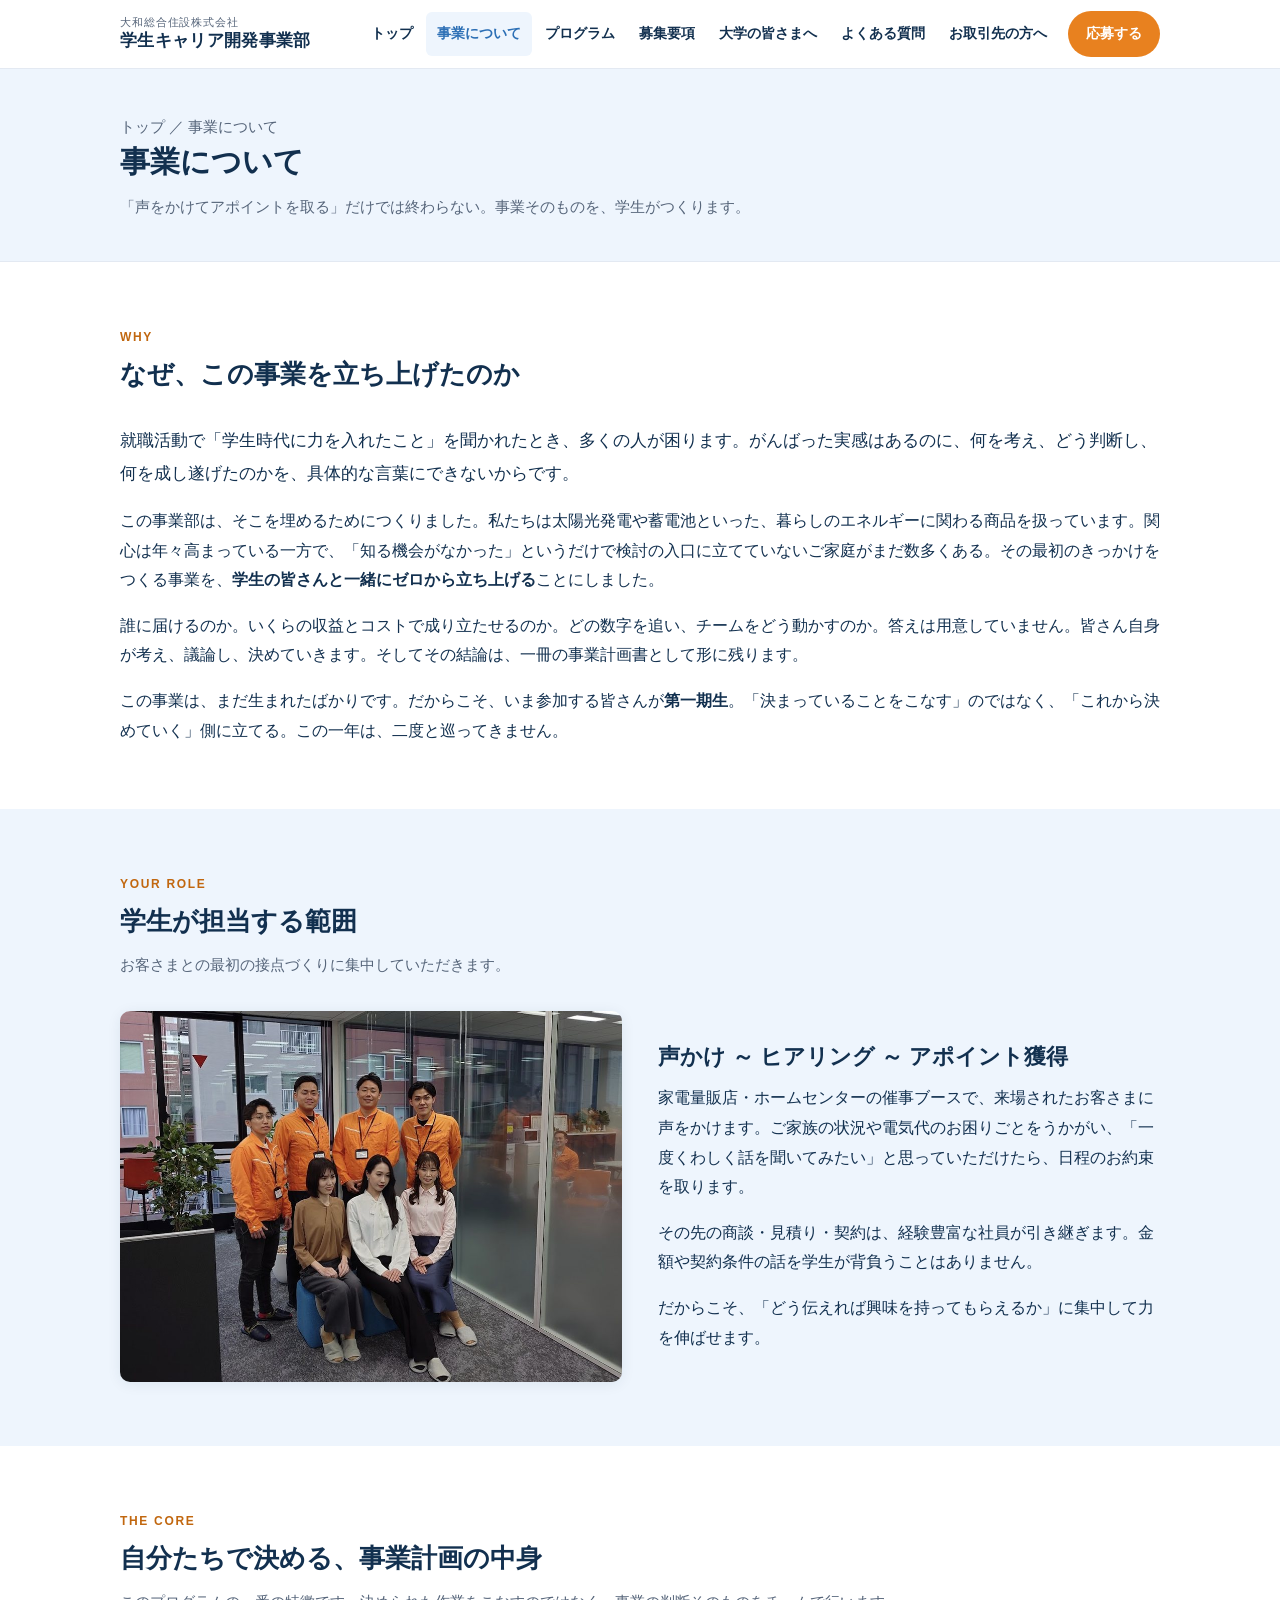
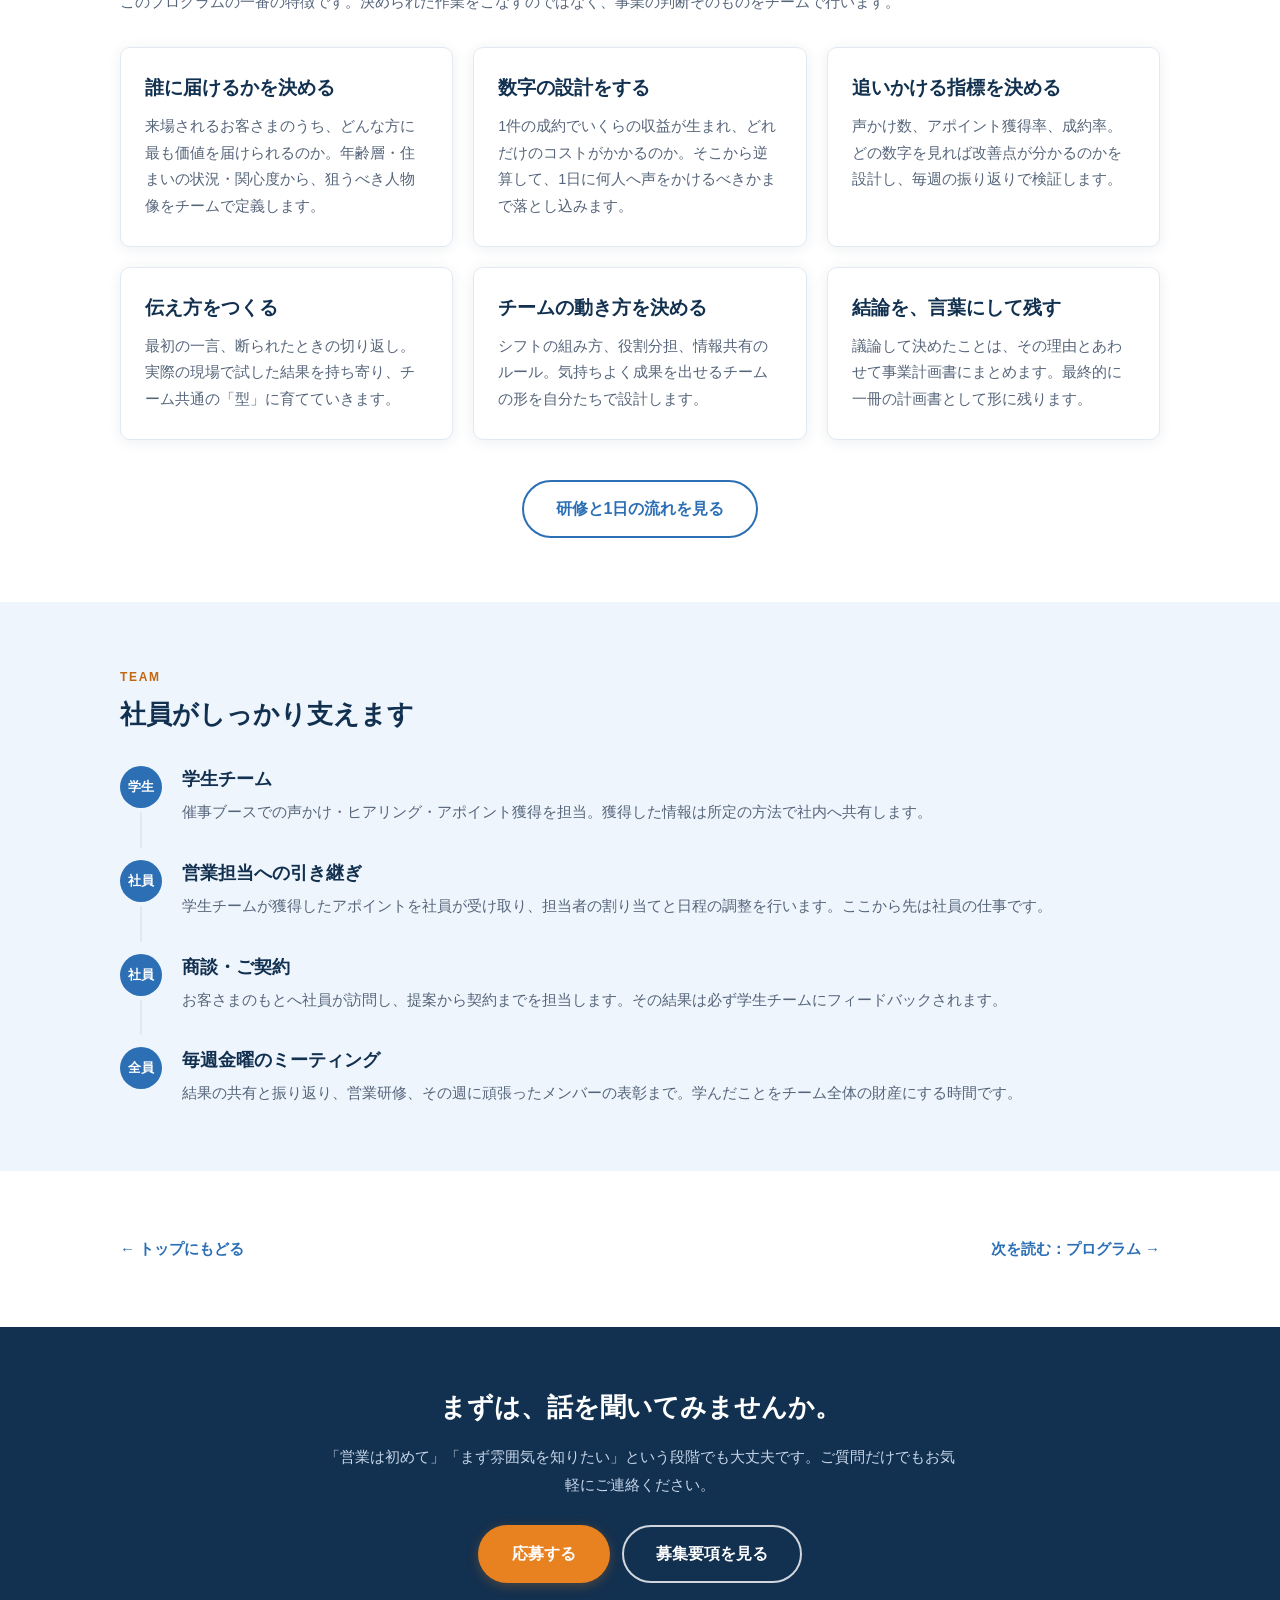
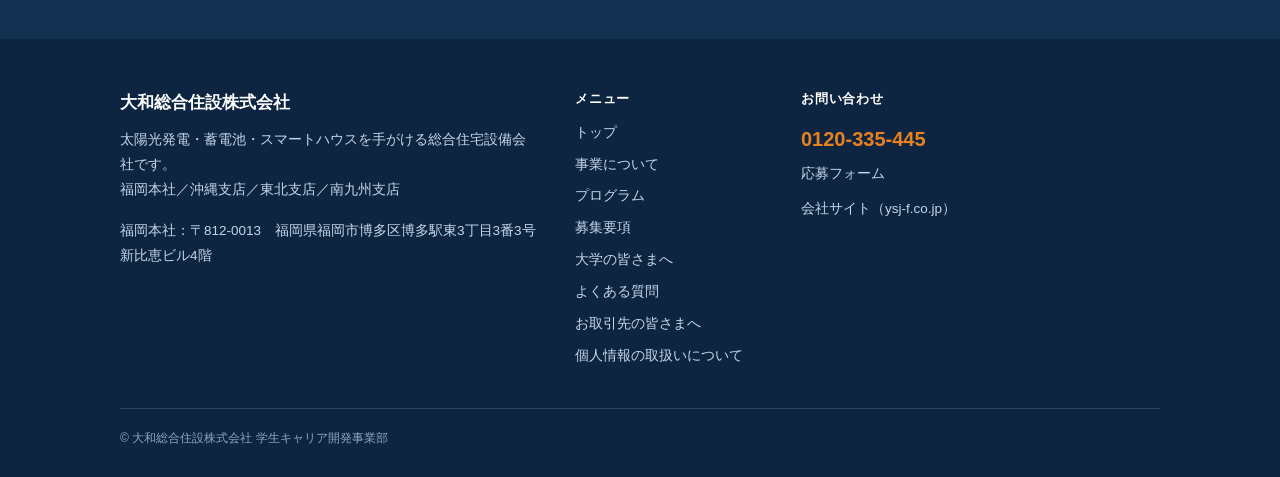
==== commit 491b51fd: "Add files via upload" ====
--- a/about.html
+++ b/about.html
@@ -38,6 +38,7 @@
       <a href="recruit.html">募集要項</a>
       <a href="for-universities.html">大学の皆さまへ</a>
       <a href="faq.html">よくある質問</a>
+      <a href="for-partners.html">お取引先の方へ</a>
       <a class="btn-apply" href="#" data-apply>応募する</a>
     </nav>
   </div>
@@ -201,12 +202,13 @@
           <li><a href="for-universities.html">大学の皆さまへ</a></li>
           <li><a href="faq.html">よくある質問</a></li>
           <li><a href="for-partners.html">お取引先の皆さまへ</a></li>
+          <li><a href="privacy.html">個人情報の取扱いについて</a></li>
         </ul>
       </div>
       <div class="footer-contact">
         <h4 style="color:#fff;font-size:13px;margin:0 0 10px;letter-spacing:.06em;">お問い合わせ</h4>
         <a class="tel" href="tel:0120335445" data-tel>0120-335-445</a>
-        <p style="margin:0 0 10px;"><a href="#" data-email>recruit@ysj-f.co.jp</a></p>
+        <p style="margin:0 0 10px;"><a href="#" data-apply>応募フォーム</a></p>
         <p style="margin:0;"><a href="https://ysj-f.co.jp" target="_blank" rel="noopener">会社サイト（ysj-f.co.jp）</a></p>
       </div>
     </div>
--- a/assets/style.css
+++ b/assets/style.css
@@ -2,39 +2,24 @@
 
 /* =========================================================
    大和総合住設株式会社 学生キャリア開発事業部 サイト共通CSS
-
-   色を変えたいときは、下の :root の値だけ書き換えてください。
-   それだけで全ページの色が変わります。
+   色を変えたいときは、下の :root の値を書き換えてください。
    ========================================================= */
 
 :root{
-  /* --- 文字の色 --- */
-  --ink:#33473F;         /* 基本の文字色（緑みのある墨色） */
-  --ink-deep:#2E463C;    /* フッターの背景 */
-
-  /* --- メインの緑 --- */
-  --green:#4FA57B;
-  --green-dark:#3B8461;
-  --green-light:#EDF6F0;  /* 薄い緑の背景 */
-
-  /* --- アクセントの黄（ボタン・番号） --- */
-  --sun:#F2A93B;
-  --sun-dark:#D98F22;
-  --sun-tint:#FDF3E2;
-
-  /* --- 背景・罫線 --- */
-  --cream:#FCFAF5;       /* ページ全体の背景（生成り色） */
-  --gray:#6E7C75;        /* 補足文の色 */
-  --line:#E6E4DA;        /* 罫線（あたたかみのあるベージュ） */
+  --navy:#12304F;
+  --navy-deep:#0D2540;
+  --blue:#2C6FB5;
+  --blue-dark:#215791;
+  --blue-light:#EEF5FD;
+  --orange:#E8811F;
+  --orange-dark:#C1670F;
+  --orange-tint:#FFF1E1;
+  --gray:#56657A;
+  --line:#E3E9F2;
   --white:#ffffff;
-
-  --shadow:0 4px 18px rgba(51,71,63,.07);
-  --shadow-lift:0 10px 26px rgba(51,71,63,.11);
-  --radius:20px;         /* 角の丸み。大きくするほどやわらかい印象に */
+  --shadow:0 2px 14px rgba(18,48,79,.08);
+  --radius:10px;
   --wrap:1080px;
-
-  /* 見出しに使う書体（丸ゴシック優先） */
-  --font-round:"Hiragino Maru Gothic ProN","ヒラギノ丸ゴ ProN W4","Hiragino Sans","Yu Gothic","YuGothic",Meiryo,"Noto Sans JP",sans-serif;
 }
 
 *,*::before,*::after{box-sizing:border-box;}
@@ -43,360 +28,278 @@
 
 body{
   margin:0;
-  color:var(--ink);
-  background:var(--cream);
+  color:var(--navy);
+  background:var(--white);
   font-family:"Hiragino Kaku Gothic ProN","Hiragino Sans","Yu Gothic","YuGothic",Meiryo,"Noto Sans JP",sans-serif;
   font-size:16px;
-  line-height:1.9;
+  line-height:1.85;
   -webkit-text-size-adjust:100%;
 }
 
 img{max-width:100%;height:auto;display:block;border:0;}
-a{color:var(--green-dark);}
-a:hover{color:var(--green);}
-
-h1,h2,h3,h4{font-family:var(--font-round);letter-spacing:.02em;}
-
-.wrap{width:100%;max-width:var(--wrap);margin:0 auto;padding:0 20px;position:relative;z-index:1;}
-
-/* ---------------- ヘッダー ---------------- */
+a{color:var(--blue);}
+a:hover{color:var(--blue-dark);}
+
+.wrap{width:100%;max-width:var(--wrap);margin:0 auto;padding:0 20px;}
+
+/* ---------------- header ---------------- */
 .site-header{
   position:sticky;top:0;z-index:100;
-  background:rgba(252,250,245,.95);
-  backdrop-filter:saturate(160%) blur(8px);
-  -webkit-backdrop-filter:saturate(160%) blur(8px);
+  background:rgba(255,255,255,.97);
   border-bottom:1px solid var(--line);
 }
 .header-inner{
   display:flex;align-items:center;justify-content:space-between;
-  gap:16px;min-height:72px;position:relative;
-}
-.brand{display:block;text-decoration:none;color:var(--ink);line-height:1.35;}
+  gap:16px;min-height:68px;position:relative;
+}
+.brand{display:block;text-decoration:none;color:var(--navy);line-height:1.35;}
 .brand .brand-sub{display:block;font-size:11px;letter-spacing:.08em;color:var(--gray);}
-.brand .brand-main{display:block;font-size:17px;font-weight:700;font-family:var(--font-round);}
+.brand .brand-main{display:block;font-size:17px;font-weight:700;letter-spacing:.02em;}
 
 .nav{display:flex;align-items:center;gap:2px;}
 .nav a{
-  display:inline-block;padding:9px 12px;border-radius:999px;
-  font-size:14px;font-weight:700;text-decoration:none;color:var(--ink);
-  transition:background .2s,color .2s;
-}
-.nav a:hover{background:var(--green-light);color:var(--green-dark);}
-.nav a.is-current{color:var(--green-dark);background:var(--green-light);}
+  display:inline-block;padding:9px 11px;border-radius:6px;
+  font-size:14px;font-weight:700;text-decoration:none;color:var(--navy);
+}
+.nav a:hover{background:var(--blue-light);color:var(--blue-dark);}
+.nav a.is-current{color:var(--blue);background:var(--blue-light);}
 .nav .btn-apply{
-  margin-left:8px;background:var(--sun);color:#fff;padding:10px 20px;
-  box-shadow:0 3px 10px rgba(242,169,59,.32);
-}
-.nav .btn-apply:hover{background:var(--sun-dark);color:#fff;}
+  margin-left:8px;background:var(--orange);color:#fff;padding:10px 18px;border-radius:999px;
+}
+.nav .btn-apply:hover{background:var(--orange-dark);color:#fff;}
 
 .nav-toggle{
-  display:none;width:44px;height:42px;border:1px solid var(--line);background:#fff;
-  border-radius:14px;cursor:pointer;padding:0;
+  display:none;width:44px;height:40px;border:1px solid var(--line);background:#fff;
+  border-radius:8px;cursor:pointer;padding:0;
 }
 .nav-toggle span,.nav-toggle span::before,.nav-toggle span::after{
-  display:block;width:20px;height:2px;background:var(--ink);margin:0 auto;position:relative;border-radius:2px;
+  display:block;width:20px;height:2px;background:var(--navy);margin:0 auto;position:relative;
 }
 .nav-toggle span::before{content:"";position:absolute;top:-6px;left:0;}
 .nav-toggle span::after{content:"";position:absolute;top:6px;left:0;}
 
-/* ---------------- ボタン ---------------- */
+/* ---------------- buttons ---------------- */
 .btn{
   display:inline-block;text-decoration:none;font-weight:700;text-align:center;
-  padding:16px 34px;border-radius:999px;font-size:16px;line-height:1.5;
-  border:2px solid transparent;cursor:pointer;font-family:var(--font-round);
-  transition:transform .18s,box-shadow .18s,background .18s;
-}
-.btn:hover{transform:translateY(-2px);}
-.btn-primary{background:var(--sun);color:#fff;box-shadow:0 5px 16px rgba(242,169,59,.34);}
-.btn-primary:hover{background:var(--sun-dark);color:#fff;box-shadow:0 9px 22px rgba(242,169,59,.40);}
-.btn-ghost{background:#fff;color:var(--green-dark);border-color:var(--green);}
-.btn-ghost:hover{background:var(--green-light);color:var(--green-dark);}
-.btn-line{background:#fff;color:var(--green-dark);border-color:var(--green);}
-.btn-line:hover{background:var(--green-light);color:var(--green-dark);}
-
-/* ---------------- トップの大きな写真 ---------------- */
-.hero{position:relative;background:#CFE3D8;overflow:hidden;}
+  padding:15px 32px;border-radius:999px;font-size:16px;line-height:1.5;
+  border:2px solid transparent;cursor:pointer;
+}
+.btn-primary{background:var(--orange);color:#fff;box-shadow:0 3px 12px rgba(232,129,31,.28);}
+.btn-primary:hover{background:var(--orange-dark);color:#fff;}
+.btn-ghost{background:#fff;color:var(--blue);border-color:var(--blue);}
+.btn-ghost:hover{background:var(--blue-light);color:var(--blue-dark);}
+.btn-line{background:transparent;color:#fff;border-color:rgba(255,255,255,.8);}
+.btn-line:hover{background:rgba(255,255,255,.14);color:#fff;}
+
+/* ---------------- hero (top page) ---------------- */
+.hero{position:relative;background:#7FA9E0;overflow:hidden;}
 .hero-img{width:100%;height:auto;display:block;}
 .hero-copy{position:absolute;left:0;right:0;top:7%;}
 .hero-eyebrow{
   display:inline-block;font-size:12px;font-weight:700;letter-spacing:.14em;
-  color:var(--ink);margin:0 0 14px;
-  background:rgba(255,255,255,.84);padding:6px 16px;border-radius:999px;
+  color:var(--navy);margin:0 0 14px;
 }
 .hero h1{
-  margin:0 0 18px;font-size:39px;line-height:1.38;font-weight:700;
-}
-.hero h1 .accent{color:var(--green-dark);}
-.hero-lead{margin:0 0 22px;font-size:15px;color:var(--ink);max-width:600px;}
-.hero-badges{list-style:none;margin:0 0 26px;padding:0;display:flex;flex-wrap:wrap;gap:9px;}
+  margin:0 0 18px;font-size:38px;line-height:1.34;font-weight:700;letter-spacing:.01em;
+}
+.hero h1 .accent{color:var(--blue-dark);}
+.hero-lead{margin:0 0 22px;font-size:15px;color:var(--navy);max-width:600px;}
+.hero-badges{list-style:none;margin:0 0 24px;padding:0;display:flex;flex-wrap:wrap;gap:8px;}
 .hero-badges li{
-  background:#fff;color:var(--green-dark);font-size:12.5px;font-weight:700;
-  padding:7px 16px;border-radius:999px;box-shadow:var(--shadow);
+  background:#fff;color:var(--blue);font-size:12.5px;font-weight:700;
+  padding:6px 14px;border-radius:999px;box-shadow:var(--shadow);
 }
 .hero-actions{display:flex;flex-wrap:wrap;gap:12px;}
 .hero-copy-sp{display:none;}
 
-/* ---------------- 下層ページの見出し帯 ---------------- */
-.page-head{
-  background:var(--green-light);padding:48px 0 46px;position:relative;
-}
-.page-head::after{
-  content:"";position:absolute;left:0;right:0;bottom:-1px;height:22px;
-  background:var(--cream);
-  -webkit-mask:url('data:image/svg+xml;utf8,<svg xmlns="http://www.w3.org/2000/svg" viewBox="0 0 1200 22" preserveAspectRatio="none"><path d="M0,22 H1200 V8 C900,26 300,-4 0,12 Z" fill="black"/></svg>') no-repeat 50% 50%/100% 100%;
-          mask:url('data:image/svg+xml;utf8,<svg xmlns="http://www.w3.org/2000/svg" viewBox="0 0 1200 22" preserveAspectRatio="none"><path d="M0,22 H1200 V8 C900,26 300,-4 0,12 Z" fill="black"/></svg>') no-repeat 50% 50%/100% 100%;
-}
-.page-head h1{margin:0 0 10px;font-size:31px;line-height:1.42;}
+/* ---------------- page head (sub pages) ---------------- */
+.page-head{background:var(--blue-light);padding:44px 0 40px;border-bottom:1px solid var(--line);}
+.page-head h1{margin:0 0 10px;font-size:30px;line-height:1.4;}
 .page-head p{margin:0;color:var(--gray);font-size:15px;}
 .breadcrumb{font-size:12.5px;color:var(--gray);margin:0 0 14px;}
 .breadcrumb a{color:var(--gray);text-decoration:none;}
 .breadcrumb a:hover{text-decoration:underline;}
 
-/* ---------------- セクション ---------------- */
-.section{padding:70px 0;position:relative;}
-
-/* 薄い緑の帯。上下を波形にして、やわらかくつなげています */
-.section-tint{background:var(--green-light);position:relative;}
-.section-tint::before,
-.section-tint::after{
-  content:"";position:absolute;left:0;right:0;height:22px;background:var(--cream);z-index:0;
-}
-.section-tint::before{
-  top:-1px;
-  -webkit-mask:url('data:image/svg+xml;utf8,<svg xmlns="http://www.w3.org/2000/svg" viewBox="0 0 1200 22" preserveAspectRatio="none"><path d="M0,0 H1200 V6 C900,26 300,-4 0,14 Z" fill="black"/></svg>') no-repeat 50% 50%/100% 100%;
-          mask:url('data:image/svg+xml;utf8,<svg xmlns="http://www.w3.org/2000/svg" viewBox="0 0 1200 22" preserveAspectRatio="none"><path d="M0,0 H1200 V6 C900,26 300,-4 0,14 Z" fill="black"/></svg>') no-repeat 50% 50%/100% 100%;
-}
-.section-tint::after{
-  bottom:-1px;
-  -webkit-mask:url('data:image/svg+xml;utf8,<svg xmlns="http://www.w3.org/2000/svg" viewBox="0 0 1200 22" preserveAspectRatio="none"><path d="M0,22 H1200 V8 C900,26 300,-4 0,12 Z" fill="black"/></svg>') no-repeat 50% 50%/100% 100%;
-          mask:url('data:image/svg+xml;utf8,<svg xmlns="http://www.w3.org/2000/svg" viewBox="0 0 1200 22" preserveAspectRatio="none"><path d="M0,22 H1200 V8 C900,26 300,-4 0,12 Z" fill="black"/></svg>') no-repeat 50% 50%/100% 100%;
-}
-
-.section-head{margin:0 0 36px;}
+/* ---------------- sections ---------------- */
+.section{padding:64px 0;}
+.section-tint{background:var(--blue-light);}
+.section-head{margin:0 0 32px;}
 .section-head .label{
-  display:inline-block;font-size:12px;font-weight:700;letter-spacing:.14em;
-  color:var(--green-dark);margin-bottom:10px;position:relative;padding-left:26px;
-}
-/* 見出しラベルの横の、小さな丸ふたつ */
-.section-head .label::before{
-  content:"";position:absolute;left:0;top:50%;transform:translateY(-50%);
-  width:14px;height:14px;border-radius:50%;background:var(--green);opacity:.22;
-}
-.section-head .label::after{
-  content:"";position:absolute;left:9px;top:50%;transform:translateY(-50%);
-  width:7px;height:7px;border-radius:50%;background:var(--green);opacity:.55;
-}
-.section-head h2{margin:0 0 12px;font-size:27px;line-height:1.5;}
+  display:block;font-size:12px;font-weight:700;letter-spacing:.14em;color:var(--orange-dark);margin-bottom:8px;
+}
+.section-head h2{margin:0 0 10px;font-size:26px;line-height:1.45;}
 .section-head p{margin:0;color:var(--gray);font-size:15px;}
 
-h3{font-size:19px;line-height:1.55;margin:0 0 10px;}
+h3{font-size:19px;line-height:1.5;margin:0 0 10px;}
 p{margin:0 0 16px;}
 p:last-child{margin-bottom:0;}
-strong{color:var(--green-dark);}
-
-/* ---------------- カード ---------------- */
-.cards{display:flex;flex-wrap:wrap;gap:22px;}
+
+/* ---------------- cards ---------------- */
+.cards{display:flex;flex-wrap:wrap;gap:20px;}
 .card{
   flex:1 1 290px;background:#fff;border:1px solid var(--line);border-radius:var(--radius);
-  padding:30px 28px;box-shadow:var(--shadow);
-  transition:transform .2s,box-shadow .2s;
-}
-.card:hover{transform:translateY(-3px);box-shadow:var(--shadow-lift);}
-.section-tint .card{border-color:#DCEAE1;}
+  padding:26px 24px;box-shadow:var(--shadow);
+}
+.section-tint .card{border-color:#DBE6F5;}
 .card .num{
   display:inline-flex;align-items:center;justify-content:center;
-  width:48px;height:48px;border-radius:50%;
-  background:linear-gradient(140deg,#F8C071 0%,var(--sun) 100%);
-  color:#fff;font-family:var(--font-round);
-  font-weight:700;font-size:14px;margin-bottom:16px;
-  box-shadow:0 4px 12px rgba(242,169,59,.30);
+  width:42px;height:42px;border-radius:50%;background:var(--orange);color:#fff;
+  font-weight:700;font-size:14px;margin-bottom:14px;
 }
 .card h3{margin-bottom:10px;}
 .card p{font-size:14.5px;color:var(--gray);}
-.card .more{display:inline-block;margin-top:16px;font-size:14px;font-weight:700;text-decoration:none;}
+.card .more{display:inline-block;margin-top:14px;font-size:14px;font-weight:700;text-decoration:none;}
 .card .more::after{content:" \2192";}
 
-/* ---------------- 写真＋文章の並び ---------------- */
-.media{display:flex;flex-wrap:wrap;gap:42px;align-items:center;}
-.media-img{flex:1 1 380px;min-width:270px;position:relative;}
-/* 写真の後ろに、そっと丸を敷いています */
-.media-img::before{
-  content:"";position:absolute;width:132px;height:132px;border-radius:50%;
-  background:var(--sun-tint);right:-16px;top:-16px;z-index:0;
-}
-.media-img img{border-radius:var(--radius);box-shadow:var(--shadow);width:100%;position:relative;z-index:1;}
+/* ---------------- media rows ---------------- */
+.media{display:flex;flex-wrap:wrap;gap:36px;align-items:center;}
+.media-img{flex:1 1 380px;min-width:270px;}
+.media-img img{border-radius:var(--radius);box-shadow:var(--shadow);width:100%;}
 .media-body{flex:1 1 380px;min-width:270px;}
-.media-body h3{font-size:23px;}
-
-/* ---------------- 丸いタグ ---------------- */
+.media-body h3{font-size:22px;}
+
+/* ---------------- chips ---------------- */
 .chips{list-style:none;display:flex;flex-wrap:wrap;gap:10px;margin:0;padding:0;}
 .chips li{
-  background:var(--green-light);color:var(--green-dark);font-weight:700;font-size:14px;
-  padding:9px 20px;border-radius:999px;font-family:var(--font-round);
-}
-
-/* ---------------- ステップ ---------------- */
+  background:var(--orange-tint);color:var(--orange-dark);font-weight:700;font-size:14px;
+  padding:8px 18px;border-radius:999px;
+}
+
+/* ---------------- steps ---------------- */
 .steps{list-style:none;margin:0;padding:0;}
-.steps li{position:relative;padding:0 0 30px 66px;}
+.steps li{position:relative;padding:0 0 28px 62px;}
 .steps li::before{
   content:attr(data-step);
-  position:absolute;left:0;top:0;width:46px;height:46px;border-radius:50%;
-  background:linear-gradient(140deg,#79C09A 0%,var(--green) 100%);
-  color:#fff;font-weight:700;font-size:13px;font-family:var(--font-round);
+  position:absolute;left:0;top:0;width:42px;height:42px;border-radius:50%;
+  background:var(--blue);color:#fff;font-weight:700;font-size:13px;
   display:flex;align-items:center;justify-content:center;
-  box-shadow:0 4px 12px rgba(79,165,123,.28);
 }
 .steps li::after{
-  content:"";position:absolute;left:22px;top:52px;bottom:6px;width:2px;
-  background:repeating-linear-gradient(180deg,var(--line) 0 6px,transparent 6px 12px);
+  content:"";position:absolute;left:20px;top:46px;bottom:6px;width:2px;background:var(--line);
 }
 .steps li:last-child{padding-bottom:0;}
 .steps li:last-child::after{display:none;}
-.steps h3{margin:8px 0 6px;font-size:18px;}
+.steps h3{margin:6px 0 6px;font-size:18px;}
 .steps p{font-size:14.5px;color:var(--gray);}
 
-/* ---------------- 表 ---------------- */
-.table{
-  width:100%;border-collapse:separate;border-spacing:0;background:#fff;
-  border:1px solid var(--line);border-radius:var(--radius);overflow:hidden;
-  box-shadow:var(--shadow);
-}
-.table th,.table td{padding:18px 22px;border-bottom:1px solid var(--line);text-align:left;vertical-align:top;font-size:15px;}
-.table th{width:200px;background:var(--green-light);font-weight:700;color:var(--ink);}
+/* ---------------- table ---------------- */
+.table{width:100%;border-collapse:collapse;background:#fff;border:1px solid var(--line);}
+.table th,.table td{padding:16px 20px;border-bottom:1px solid var(--line);text-align:left;vertical-align:top;font-size:15px;}
+.table th{width:200px;background:var(--blue-light);font-weight:700;color:var(--navy);}
 .table tr:last-child th,.table tr:last-child td{border-bottom:0;}
 
-/* ---------------- よくある質問 ---------------- */
+/* ---------------- faq ---------------- */
 .faq{list-style:none;margin:0;padding:0;}
-.faq li{
-  background:#fff;border:1px solid var(--line);border-radius:var(--radius);
-  padding:26px 28px;margin-bottom:16px;box-shadow:var(--shadow);
-}
-.faq .q{font-weight:700;font-size:16.5px;margin:0 0 10px;padding-left:40px;position:relative;font-family:var(--font-round);}
-.faq .q::before{
-  content:"Q";position:absolute;left:0;top:2px;width:28px;height:28px;border-radius:50%;
-  background:var(--sun-tint);color:var(--sun-dark);font-weight:700;font-size:14px;
-  display:flex;align-items:center;justify-content:center;
-}
-.faq .a{margin:0;font-size:14.5px;color:var(--gray);padding-left:40px;position:relative;}
-.faq .a::before{
-  content:"A";position:absolute;left:0;top:2px;width:28px;height:28px;border-radius:50%;
-  background:var(--green-light);color:var(--green-dark);font-weight:700;font-size:14px;
-  display:flex;align-items:center;justify-content:center;
-}
-
-/* ---------------- 囲みボックス ---------------- */
-.note{
-  background:#fff;border:1px solid var(--line);border-radius:var(--radius);
-  padding:30px 32px;box-shadow:var(--shadow);position:relative;overflow:hidden;
-}
-.note::before{
-  content:"";position:absolute;right:-40px;top:-40px;width:140px;height:140px;
-  border-radius:50%;background:var(--green-light);
-}
-.note>*{position:relative;z-index:1;}
+.faq li{background:#fff;border:1px solid var(--line);border-radius:var(--radius);padding:22px 24px;margin-bottom:14px;box-shadow:var(--shadow);}
+.faq .q{font-weight:700;font-size:16.5px;margin:0 0 8px;padding-left:30px;position:relative;}
+.faq .q::before{content:"Q";position:absolute;left:0;top:0;color:var(--orange);font-weight:700;}
+.faq .a{margin:0;font-size:14.5px;color:var(--gray);padding-left:30px;position:relative;}
+.faq .a::before{content:"A";position:absolute;left:0;top:0;color:var(--blue);font-weight:700;}
+
+/* ---------------- note box ---------------- */
+.note{background:var(--blue-light);border-radius:var(--radius);padding:24px 26px;}
 .note h3{margin-top:0;}
 
-/* ---------------- 下部の呼びかけ帯 ---------------- */
-.cta{
-  background:linear-gradient(160deg,var(--green-light) 0%,var(--sun-tint) 100%);
-  color:var(--ink);padding:66px 0;text-align:center;position:relative;
-}
-.cta::before{
-  content:"";position:absolute;left:0;right:0;top:-1px;height:22px;background:var(--cream);
-  -webkit-mask:url('data:image/svg+xml;utf8,<svg xmlns="http://www.w3.org/2000/svg" viewBox="0 0 1200 22" preserveAspectRatio="none"><path d="M0,0 H1200 V6 C900,26 300,-4 0,14 Z" fill="black"/></svg>') no-repeat 50% 50%/100% 100%;
-          mask:url('data:image/svg+xml;utf8,<svg xmlns="http://www.w3.org/2000/svg" viewBox="0 0 1200 22" preserveAspectRatio="none"><path d="M0,0 H1200 V6 C900,26 300,-4 0,14 Z" fill="black"/></svg>') no-repeat 50% 50%/100% 100%;
-}
-.cta h2{margin:0 0 14px;font-size:27px;color:var(--ink);}
-.cta p{margin:0 auto 28px;max-width:640px;color:var(--gray);font-size:15px;}
+/* ---------------- CTA band ---------------- */
+.cta{background:var(--navy);color:#fff;padding:56px 0;text-align:center;}
+.cta h2{margin:0 0 12px;font-size:26px;color:#fff;}
+.cta p{margin:0 auto 26px;max-width:640px;color:#C7D6EA;font-size:15px;}
 .cta-actions{display:flex;flex-wrap:wrap;gap:12px;justify-content:center;}
 
-/* ---------------- 前後のページ送り ---------------- */
-.pagenav{
-  display:flex;flex-wrap:wrap;gap:14px;justify-content:space-between;
-  padding:34px 0 0;border-top:1px dashed var(--line);margin-top:52px;
-}
+/* ---------------- page nav ---------------- */
+.pagenav{display:flex;flex-wrap:wrap;gap:14px;justify-content:space-between;padding:34px 0 0;border-top:1px solid var(--line);margin-top:48px;}
 .pagenav a{font-weight:700;text-decoration:none;font-size:15px;}
 
-/* ---------------- フッター ---------------- */
-.site-footer{background:var(--ink-deep);color:#CFDDD6;padding:54px 0 30px;font-size:13.5px;}
-.site-footer a{color:#CFDDD6;text-decoration:none;}
+/* ---------------- footer ---------------- */
+.site-footer{background:var(--navy-deep);color:#C7D6EA;padding:48px 0 28px;font-size:13.5px;}
+.site-footer a{color:#C7D6EA;text-decoration:none;}
 .site-footer a:hover{color:#fff;text-decoration:underline;}
 .footer-top{display:flex;flex-wrap:wrap;gap:36px;justify-content:space-between;}
 .footer-brand{flex:1 1 300px;}
-.footer-brand .name{color:#fff;font-size:17px;font-weight:700;margin:0 0 10px;font-family:var(--font-round);}
+.footer-brand .name{color:#fff;font-size:17px;font-weight:700;margin:0 0 10px;}
 .footer-links{flex:0 1 190px;}
 .footer-links h4{color:#fff;font-size:13px;margin:0 0 10px;letter-spacing:.06em;}
 .footer-links ul{list-style:none;margin:0;padding:0;}
 .footer-links li{margin-bottom:7px;}
 .footer-contact{flex:1 1 240px;}
-.footer-contact .tel{color:#F8CB8A;font-size:21px;font-weight:700;display:block;margin-bottom:4px;font-family:var(--font-round);}
-.footer-bottom{border-top:1px solid rgba(255,255,255,.14);margin-top:34px;padding-top:18px;font-size:12px;color:#98AEA5;}
-
-/* ---------------- 余白などの調整用 ---------------- */
+.footer-contact .tel{color:var(--orange);font-size:20px;font-weight:700;display:block;margin-bottom:4px;}
+.footer-bottom{border-top:1px solid rgba(255,255,255,.14);margin-top:32px;padding-top:18px;font-size:12px;color:#8FA5C2;}
+
+/* ---------------- utilities ---------------- */
 .mt0{margin-top:0;}
 .mb0{margin-bottom:0;}
 .mt24{margin-top:24px;}
 .mt32{margin-top:32px;}
 .mt40{margin-top:40px;}
 .center{text-align:center;}
-.lead{font-size:17.5px;line-height:1.95;}
+.lead{font-size:17px;line-height:1.9;}
 .small{font-size:13px;color:var(--gray);}
 
+/* ========== 画面がやや狭いとき（メニュー項目が7つあるため詰める）========== */
+@media (max-width:1060px){
+  .nav a{padding:9px 7px;font-size:13px;}
+  .nav .btn-apply{padding:9px 15px;}
+}
+
 /* ================= タブレット ================= */
+/* メニューが横に収まらなくなるため、900px以下では折りたたみ式にします */
 @media (max-width:900px){
   .hero h1{font-size:30px;}
   .hero-copy{top:4%;}
   .hero-lead{font-size:14px;}
-  .nav a{padding:8px 9px;font-size:13px;}
-  .nav .btn-apply{padding:9px 15px;}
-  .media-img::before{width:100px;height:100px;}
-}
-
-/* ================= スマートフォン ================= */
-@media (max-width:760px){
-  body{font-size:15px;}
 
   .nav-toggle{display:block;}
   .nav{
     display:none;position:absolute;left:0;right:0;top:100%;
     flex-direction:column;align-items:stretch;gap:0;
-    background:#fff;border:1px solid var(--line);border-radius:0 0 var(--radius) var(--radius);
-    box-shadow:0 10px 24px rgba(51,71,63,.12);padding:10px 14px 18px;
+    background:#fff;border:1px solid var(--line);border-radius:0 0 10px 10px;
+    box-shadow:0 8px 20px rgba(18,48,79,.10);padding:8px 12px 16px;
   }
   .nav.is-open{display:flex;}
-  .nav a{padding:13px 12px;font-size:15px;}
-  .nav .btn-apply{margin:12px 0 0;text-align:center;}
+  .nav a{padding:13px 10px;font-size:15px;border-radius:6px;}
+  .nav .btn-apply{margin:10px 0 0;text-align:center;padding:13px 18px;}
+}
+
+/* ================= スマートフォン ================= */
+@media (max-width:760px){
+  body{font-size:15px;}
+
+  .nav-toggle{display:block;}
+  .nav{
+    display:none;position:absolute;left:0;right:0;top:100%;
+    flex-direction:column;align-items:stretch;gap:0;
+    background:#fff;border:1px solid var(--line);border-radius:0 0 10px 10px;
+    box-shadow:0 8px 20px rgba(18,48,79,.10);padding:8px 12px 16px;
+  }
+  .nav.is-open{display:flex;}
+  .nav a{padding:13px 10px;font-size:15px;border-radius:6px;}
+  .nav .btn-apply{margin:10px 0 0;text-align:center;}
 
   .hero-copy{display:none;}
   .hero-copy-sp{
-    display:block;background:linear-gradient(180deg,#D6E9DE 0%,var(--cream) 100%);
-    padding:30px 0 36px;
+    display:block;background:linear-gradient(180deg,#9CC0EA 0%,#EEF5FD 100%);
+    padding:28px 0 34px;
   }
-  .hero-copy-sp h1{font-size:25px;margin:0 0 14px;line-height:1.46;}
+  .hero-copy-sp h1{font-size:25px;margin:0 0 14px;line-height:1.42;}
   .hero-copy-sp .hero-lead{font-size:14.5px;}
 
-  .section{padding:50px 0;}
+  .section{padding:44px 0;}
   .section-head h2{font-size:22px;}
-  .page-head{padding:34px 0 34px;}
+  .page-head{padding:32px 0 30px;}
   .page-head h1{font-size:24px;}
 
-  .card{padding:24px 22px;}
-  .media{gap:26px;}
+  .media{gap:24px;}
   .media-body h3{font-size:19px;}
-  .media-img::before{width:84px;height:84px;right:-10px;top:-10px;}
 
   .table th,.table td{display:block;width:100%;}
-  .table th{border-bottom:0;padding:16px 20px 6px;}
-  .table td{padding:0 20px 18px;}
-
-  .steps li{padding-left:56px;}
-  .steps li::before{width:40px;height:40px;font-size:12px;}
-  .steps li::after{left:19px;top:46px;}
-
-  .faq li{padding:22px 20px;}
-  .note{padding:24px 22px;}
-
-  .cta{padding:50px 0;}
+  .table th{border-bottom:0;padding:14px 18px 4px;}
+  .table td{padding:0 18px 16px;}
+
+  .steps li{padding-left:52px;}
+  .steps li::before{width:36px;height:36px;font-size:12px;}
+  .steps li::after{left:17px;top:40px;}
+
+  .cta{padding:44px 0;}
   .cta h2{font-size:22px;}
 
   .hero-actions .btn,.cta-actions .btn{width:100%;}
